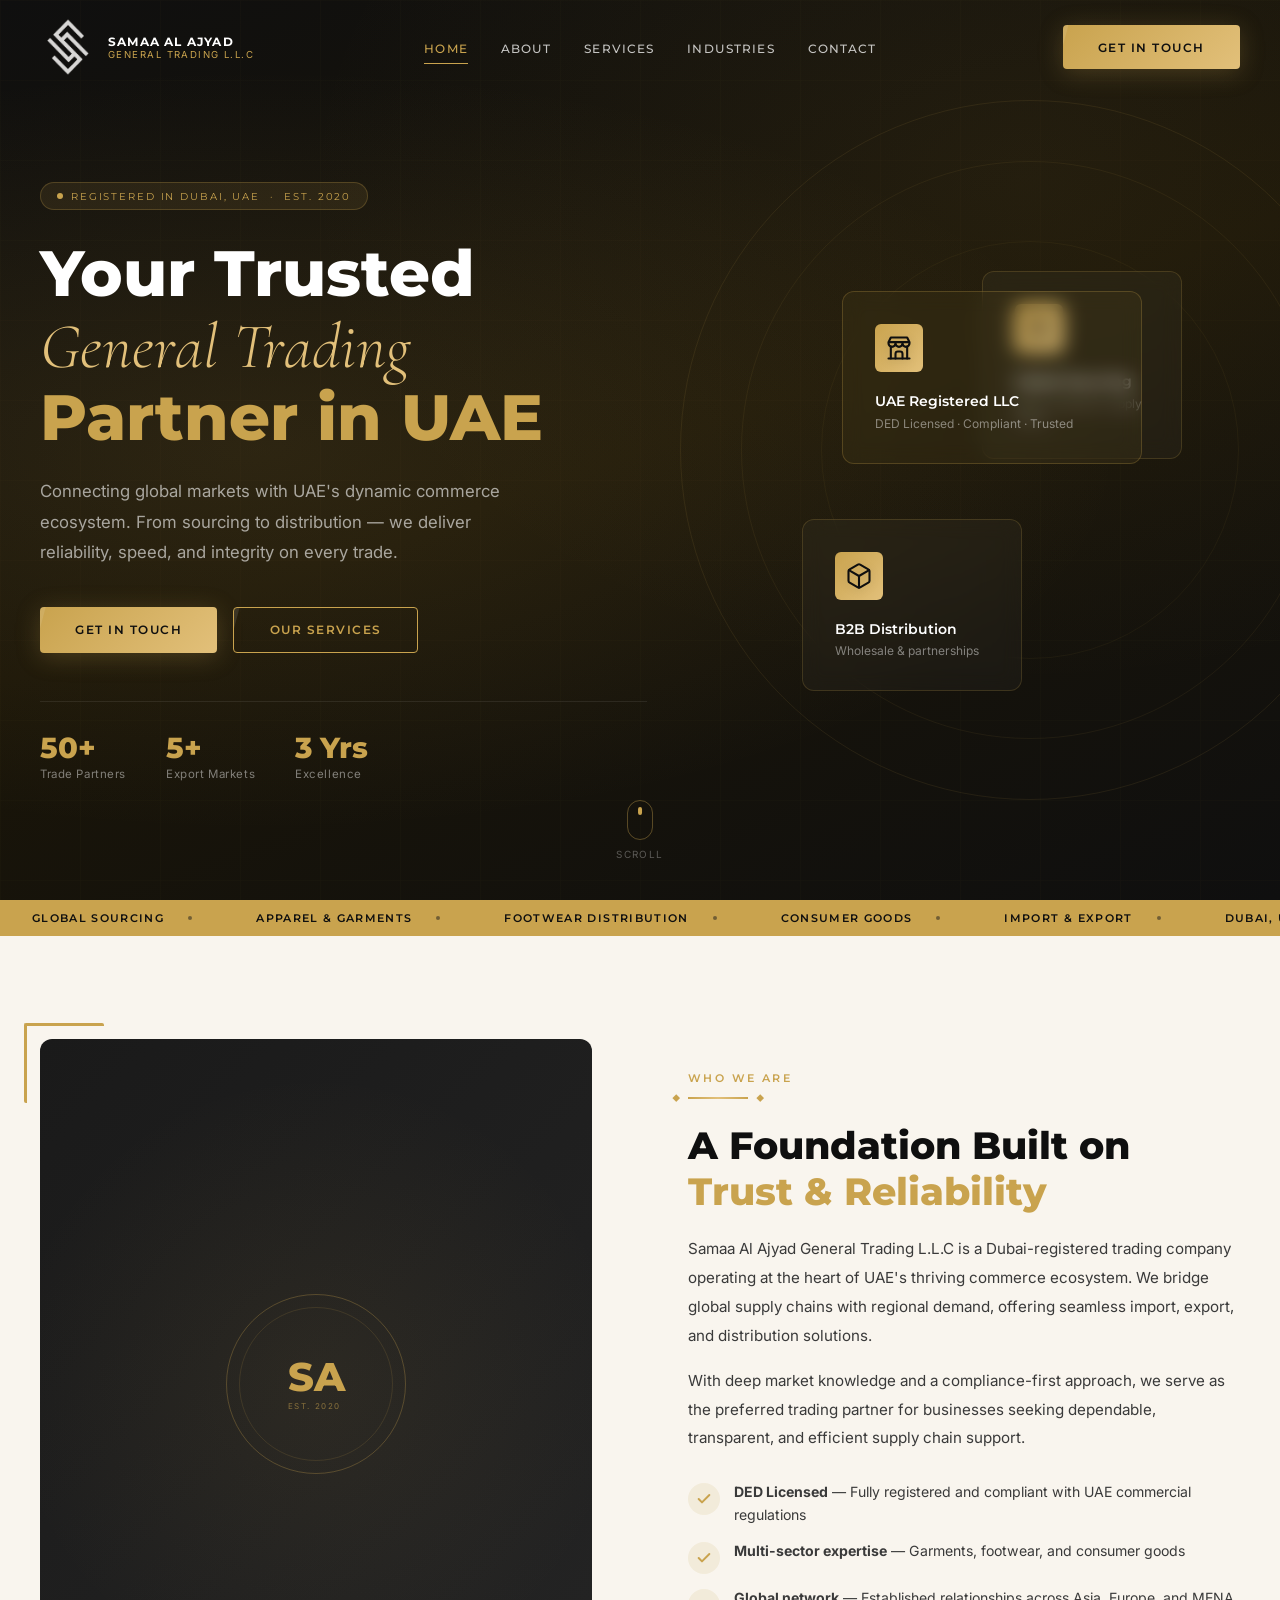
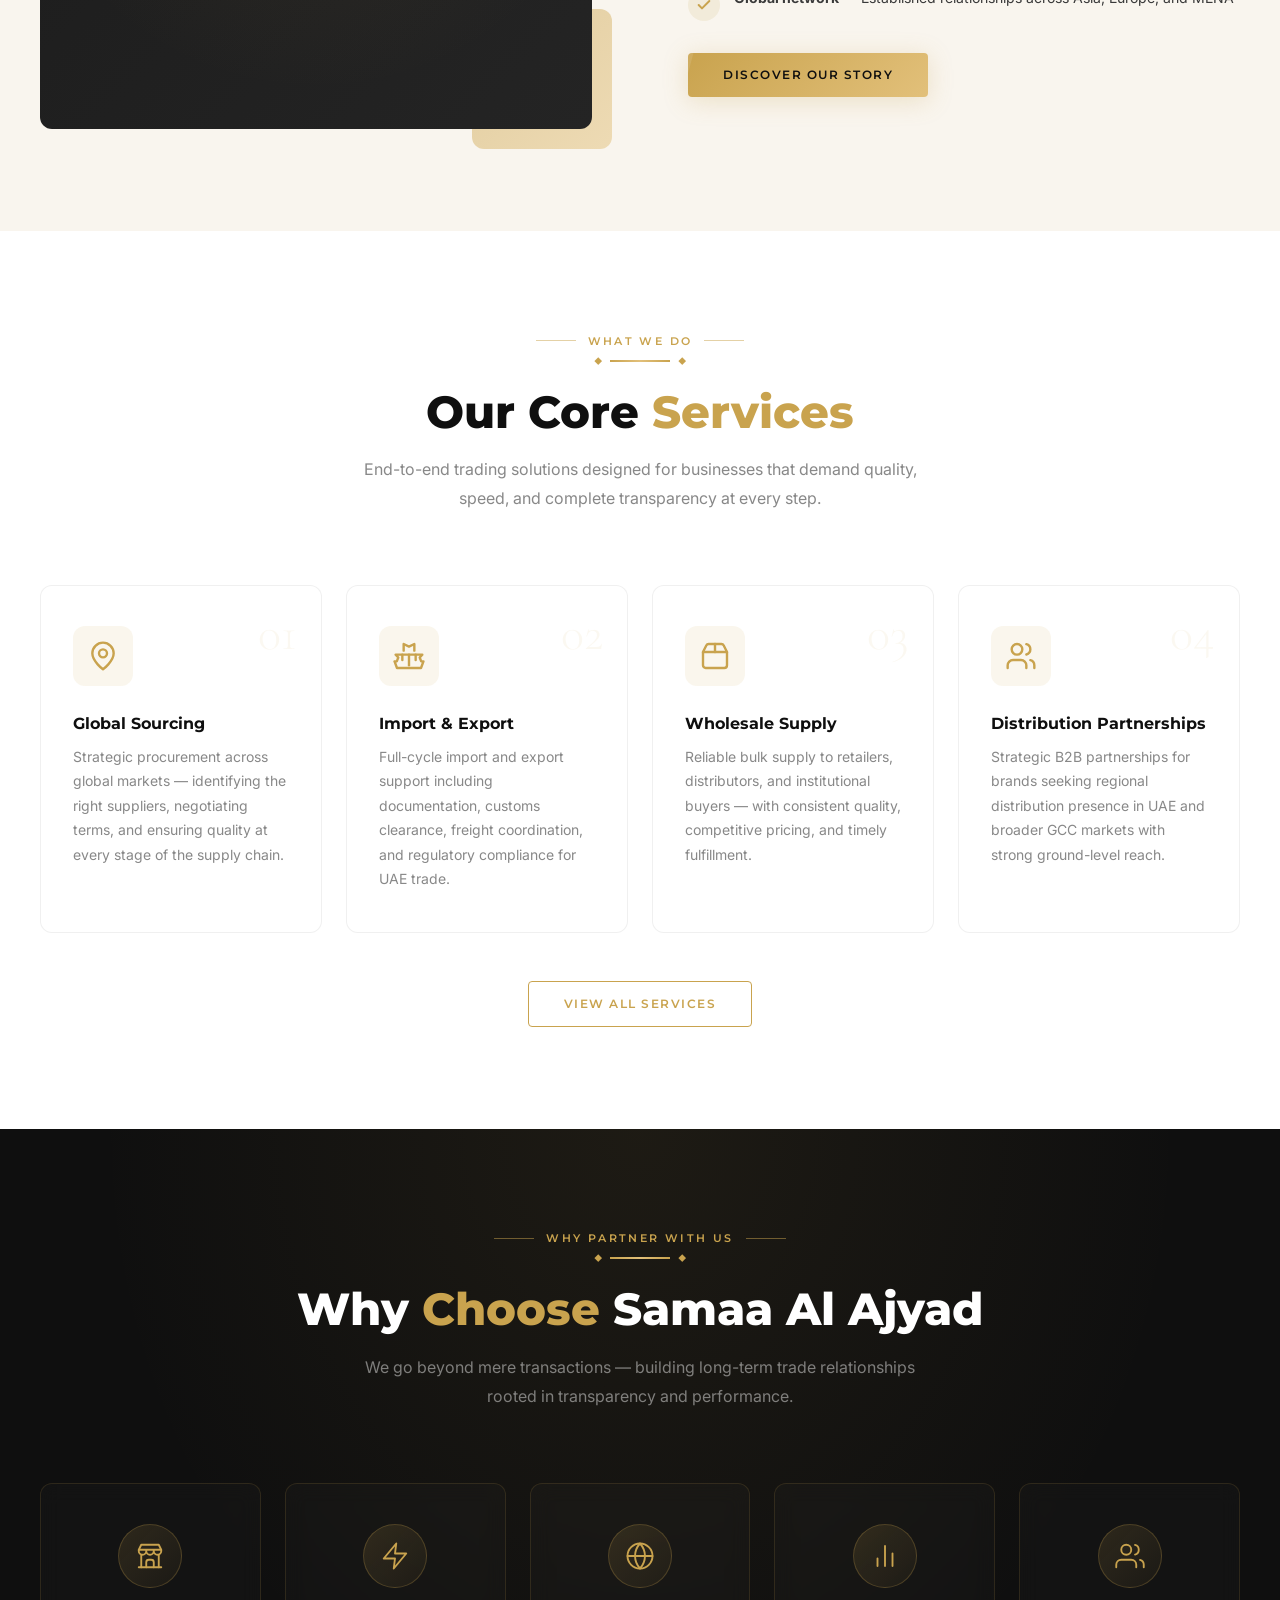
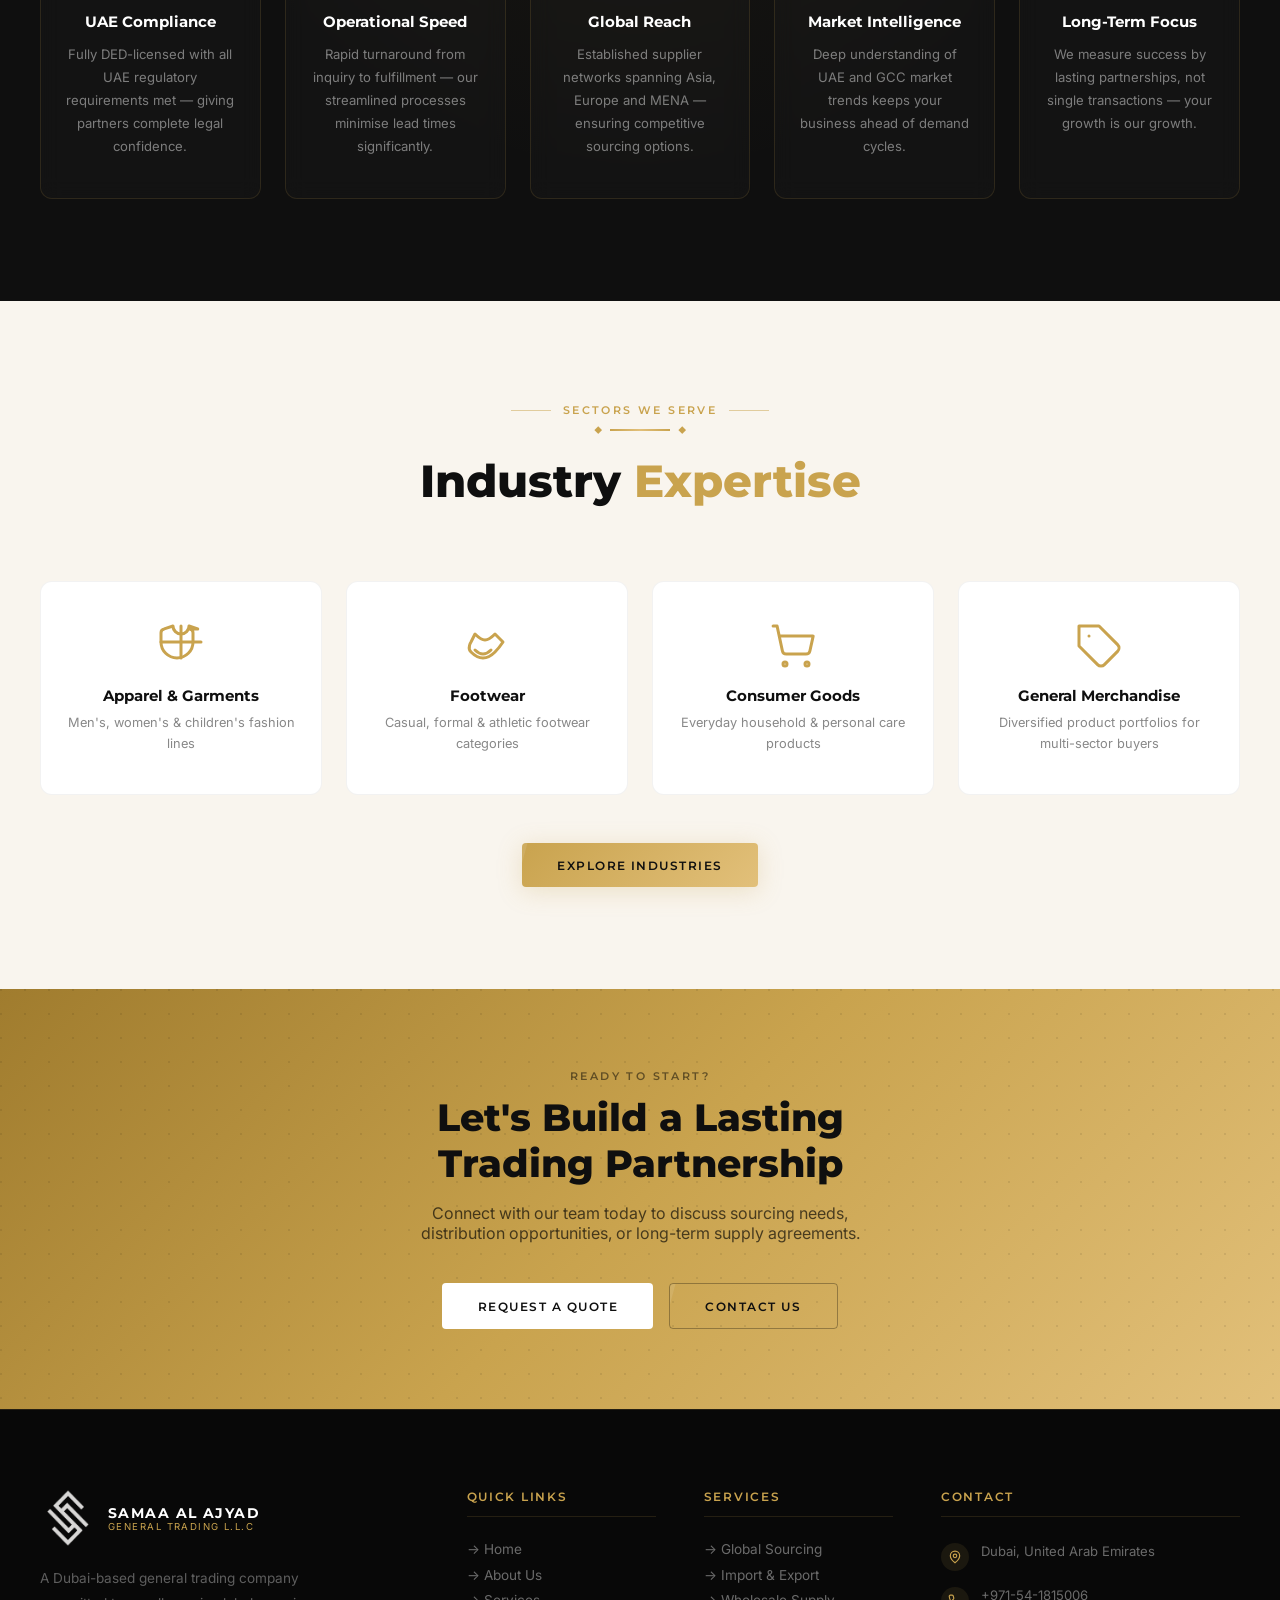
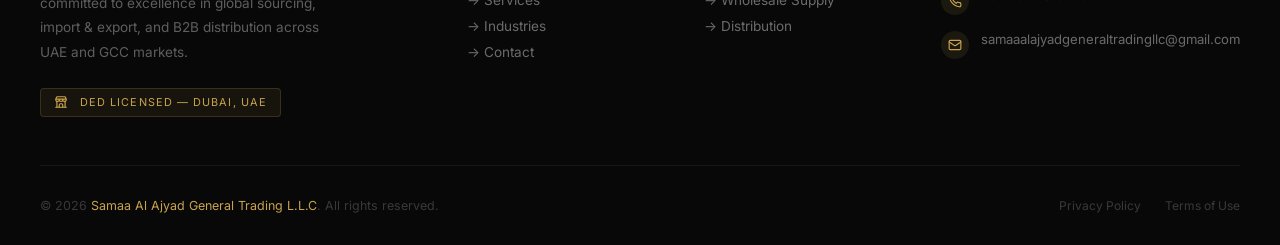
==== index.html @ 66979c5a "first commit" ====
<!DOCTYPE html>
<html lang="en">

<head>
    <meta charset="UTF-8">
    <meta name="viewport" content="width=device-width, initial-scale=1.0">
    <title>Samaa Al Ajyad General Trading L.L.C — Dubai, UAE</title>
    <meta name="description"
        content="Your trusted general trading partner in the UAE. Samaa Al Ajyad specialises in global sourcing, import & export, garments, footwear and consumer goods.">
    <link rel="stylesheet" href="style.css">
</head>

<body>

    <!-- ── Navbar ──────────────────────────────────────────────── -->
    <nav id="navbar">
        <div class="nav-container">
            <a href="index.html" class="nav-logo">
                <img class="logo-mark" src="assets/Saama Al Ajyad General Trading LOGOTP.png"
                    alt="Samaa Al Ajyad General Trading logo">
                <div class="logo-text">
                    <span class="logo-name">Samaa Al Ajyad</span>
                    <span class="logo-sub">General Trading L.L.C</span>
                </div>
            </a>
            <ul class="nav-links" id="navLinks">
                <li><a href="index.html">Home</a></li>
                <li><a href="about.html">About</a></li>
                <li><a href="services.html">Services</a></li>
                <li><a href="industries.html">Industries</a></li>
                <li><a href="contact.html">Contact</a></li>
            </ul>
            <a href="contact.html" class="btn btn-gold nav-cta">Get in Touch</a>
            <button class="nav-hamburger" id="hamburger" aria-label="Menu" aria-expanded="false">
                <span></span><span></span><span></span>
            </button>
        </div>
    </nav>

    <!-- ── Hero ────────────────────────────────────────────────── -->
    <section class="hero">
        <div class="hero-bg"></div>
        <div class="hero-grid-overlay"></div>
        <div class="hero-geometric"></div>

        <div class="hero-content">
            <div class="hero-text">
                <div class="hero-badge">
                    <span></span>
                    Registered in Dubai, UAE &nbsp;·&nbsp; Est. 2020
                </div>
                <h1 class="hero-title">
                    Your Trusted<br>
                    <span class="serif-word">General Trading</span><br>
                    <span class="gold-word">Partner in UAE</span>
                </h1>
                <p class="hero-sub">
                    Connecting global markets with UAE's dynamic commerce ecosystem.
                    From sourcing to distribution — we deliver reliability, speed, and integrity on every trade.
                </p>
                <div class="hero-actions">
                    <a href="contact.html" class="btn btn-gold">Get in Touch</a>
                    <a href="services.html" class="btn btn-outline">Our Services</a>
                </div>
                <div class="hero-stats">
                    <div class="stat-item">
                        <div class="stat-num"><span data-target="50" data-suffix="+">0+</span></div>
                        <div class="stat-label">Trade Partners</div>
                    </div>
                    <div class="stat-item">
                        <div class="stat-num"><span data-target="5" data-suffix="+">0+</span></div>
                        <div class="stat-label">Export Markets</div>
                    </div>
                    <div class="stat-item">
                        <div class="stat-num"><span data-target="3" data-suffix=" Yrs">0</span></div>
                        <div class="stat-label">Excellence</div>
                    </div>
                </div>
            </div>

            <div class="hero-visual">
                <div class="hero-card-stack">
                    <div class="hero-card hero-card-sm1">
                        <div class="card-icon">
                            <svg xmlns="http://www.w3.org/2000/svg" width="24" height="24" viewBox="0 0 24 24"
                                fill="none" stroke="currentColor" stroke-width="2" stroke-linecap="round"
                                stroke-linejoin="round">
                                <circle cx="12" cy="12" r="10" />
                                <line x1="2" y1="12" x2="22" y2="12" />
                                <path
                                    d="M12 2a15.3 15.3 0 0 1 4 10 15.3 15.3 0 0 1-4 10 15.3 15.3 0 0 1-4-10 15.3 15.3 0 0 1 4-10z" />
                            </svg>
                        </div>
                        <div class="card-head">Global Sourcing</div>
                        <div class="card-sub">Multi-continent supply chain</div>
                    </div>
                    <div class="hero-card hero-card-main">
                        <div class="card-icon">
                            <svg xmlns="http://www.w3.org/2000/svg" width="24" height="24" viewBox="0 0 24 24"
                                fill="none" stroke="currentColor" stroke-width="2" stroke-linecap="round"
                                stroke-linejoin="round">
                                <path d="M3 21h18" />
                                <path d="M3 7v1a3 3 0 0 0 6 0V7m0 1a3 3 0 0 0 6 0V7m0 1a3 3 0 0 0 6 0V7H3l2-4h14l2 4" />
                                <path d="M5 21V10.85" />
                                <path d="M19 21V10.85" />
                                <path d="M9 21v-4a2 2 0 0 1 2-2h2a2 2 0 0 1 2 2v4" />
                            </svg>
                        </div>
                        <div class="card-head">UAE Registered LLC</div>
                        <div class="card-sub">DED Licensed · Compliant · Trusted</div>
                    </div>
                    <div class="hero-card hero-card-sm2">
                        <div class="card-icon">
                            <svg xmlns="http://www.w3.org/2000/svg" width="24" height="24" viewBox="0 0 24 24"
                                fill="none" stroke="currentColor" stroke-width="2" stroke-linecap="round"
                                stroke-linejoin="round">
                                <path
                                    d="M21 8a2 2 0 0 0-1-1.73l-7-4a2 2 0 0 0-2 0l-7 4A2 2 0 0 0 3 8v8a2 2 0 0 0 1 1.73l7 4a2 2 0 0 0 2 0l7-4A2 2 0 0 0 21 16Z" />
                                <path d="m3.3 7 8.7 5 8.7-5" />
                                <path d="M12 22V12" />
                            </svg>
                        </div>
                        <div class="card-head">B2B Distribution</div>
                        <div class="card-sub">Wholesale & partnerships</div>
                    </div>
                </div>
            </div>
        </div>

        <div class="scroll-indicator">
            <div class="scroll-mouse"></div>
            <span class="scroll-label">Scroll</span>
        </div>
    </section>

    <!-- ── Ticker ───────────────────────────────────────────────── -->
    <div class="ticker-wrap">
        <div class="ticker-inner">
            <span class="ticker-item">Global Sourcing <span class="ticker-dot"></span></span>
            <span class="ticker-item">Apparel & Garments <span class="ticker-dot"></span></span>
            <span class="ticker-item">Footwear Distribution <span class="ticker-dot"></span></span>
            <span class="ticker-item">Consumer Goods <span class="ticker-dot"></span></span>
            <span class="ticker-item">Import & Export <span class="ticker-dot"></span></span>
            <span class="ticker-item">Dubai, UAE <span class="ticker-dot"></span></span>
            <span class="ticker-item">B2B Wholesale <span class="ticker-dot"></span></span>
            <span class="ticker-item">Trusted Partner <span class="ticker-dot"></span></span>
        </div>
    </div>

    <!-- ── About Preview ────────────────────────────────────────── -->
    <section class="section about-preview">
        <div class="container">
            <div class="about-grid">
                <div class="about-visual reveal-left">
                    <div class="about-img-wrap">
                        <div class="about-img-pattern"></div>
                        <div class="about-img-inner">
                            <div class="about-emblem">
                                <div>
                                    <div class="emblem-text">SA</div>
                                    <div class="emblem-sub">Est. 2020</div>
                                </div>
                            </div>
                        </div>
                    </div>
                    <div class="about-accent"></div>
                    <div class="about-corner"></div>
                </div>

                <div class="about-text reveal-right">
                    <div class="section-label">Who We Are</div>
                    <div class="ornament left"></div>
                    <h2 class="about-title">A Foundation Built on<br><span style="color:var(--gold)">Trust &amp;
                            Reliability</span></h2>
                    <p class="about-body">
                        Samaa Al Ajyad General Trading L.L.C is a Dubai-registered trading company
                        operating at the heart of UAE's thriving commerce ecosystem. We bridge global
                        supply chains with regional demand, offering seamless import, export, and
                        distribution solutions.
                    </p>
                    <p class="about-body">
                        With deep market knowledge and a compliance-first approach, we serve as
                        the preferred trading partner for businesses seeking dependable,
                        transparent, and efficient supply chain support.
                    </p>
                    <div class="about-points">
                        <div class="about-point">
                            <div class="point-icon">
                                <svg xmlns="http://www.w3.org/2000/svg" width="16" height="16" viewBox="0 0 24 24"
                                    fill="none" stroke="currentColor" stroke-width="3" stroke-linecap="round"
                                    stroke-linejoin="round">
                                    <polyline points="20 6 9 17 4 12" />
                                </svg>
                            </div>
                            <div class="point-text"><strong>DED Licensed</strong> — Fully registered and compliant with
                                UAE commercial regulations</div>
                        </div>
                        <div class="about-point">
                            <div class="point-icon">
                                <svg xmlns="http://www.w3.org/2000/svg" width="16" height="16" viewBox="0 0 24 24"
                                    fill="none" stroke="currentColor" stroke-width="3" stroke-linecap="round"
                                    stroke-linejoin="round">
                                    <polyline points="20 6 9 17 4 12" />
                                </svg>
                            </div>
                            <div class="point-text"><strong>Multi-sector expertise</strong> — Garments, footwear, and
                                consumer goods</div>
                        </div>
                        <div class="about-point">
                            <div class="point-icon">
                                <svg xmlns="http://www.w3.org/2000/svg" width="16" height="16" viewBox="0 0 24 24"
                                    fill="none" stroke="currentColor" stroke-width="3" stroke-linecap="round"
                                    stroke-linejoin="round">
                                    <polyline points="20 6 9 17 4 12" />
                                </svg>
                            </div>
                            <div class="point-text"><strong>Global network</strong> — Established relationships across
                                Asia, Europe, and MENA</div>
                        </div>
                    </div>
                    <a href="about.html" class="btn btn-gold">Discover Our Story</a>
                </div>
            </div>
        </div>
    </section>

    <!-- ── Services Preview ─────────────────────────────────────── -->
    <section class="section services-preview">
        <div class="container">
            <div class="section-head reveal">
                <div class="section-label">What We Do</div>
                <div class="ornament"></div>
                <h2 class="section-title">Our Core <span class="gold">Services</span></h2>
                <p class="section-desc">
                    End-to-end trading solutions designed for businesses that demand quality,
                    speed, and complete transparency at every step.
                </p>
            </div>
            <div class="services-grid">
                <div class="service-card reveal delay-1">
                    <div class="service-num">01</div>
                    <div class="service-icon">
                        <svg xmlns="http://www.w3.org/2000/svg" width="24" height="24" viewBox="0 0 24 24" fill="none"
                            stroke="currentColor" stroke-width="2" stroke-linecap="round" stroke-linejoin="round">
                            <path d="M20 10c0 6-8 12-8 12s-8-6-8-12a8 8 0 0 1 16 0Z" />
                            <circle cx="12" cy="10" r="3" />
                        </svg>
                    </div>
                    <div class="service-title">Global Sourcing</div>
                    <div class="service-desc">Strategic procurement across global markets — identifying the right
                        suppliers, negotiating terms, and ensuring quality at every stage of the supply chain.</div>
                </div>
                <div class="service-card reveal delay-2">
                    <div class="service-num">02</div>
                    <div class="service-icon">
                        <svg xmlns="http://www.w3.org/2000/svg" width="24" height="24" viewBox="0 0 24 24" fill="none"
                            stroke="currentColor" stroke-width="2" stroke-linecap="round" stroke-linejoin="round">
                            <path d="M21 21H3L1.15 16H2.85l1.1-2.9L2 11h20l-1.95 2.1 1.1 2.9h1.7L21 21Z" />
                            <path d="M12 11v8" />
                            <path d="M7 11v4" />
                            <path d="M17 11v4" />
                            <path d="M8 8V3l4 2 4-2v5" />
                        </svg>
                    </div>
                    <div class="service-title">Import &amp; Export</div>
                    <div class="service-desc">Full-cycle import and export support including documentation, customs
                        clearance, freight coordination, and regulatory compliance for UAE trade.</div>
                </div>
                <div class="service-card reveal delay-3">
                    <div class="service-num">03</div>
                    <div class="service-icon">
                        <svg xmlns="http://www.w3.org/2000/svg" width="24" height="24" viewBox="0 0 24 24" fill="none"
                            stroke="currentColor" stroke-width="2" stroke-linecap="round" stroke-linejoin="round">
                            <path d="M3 9h18v10a2 2 0 0 1-2 2H5a2 2 0 0 1-2-2V9Z" />
                            <path d="m3 9 2.45-4.9A2 2 0 0 1 7.24 3h9.52a2 2 0 0 1 1.8 1.1L21 9" />
                            <path d="M12 3v6" />
                        </svg>
                    </div>
                    <div class="service-title">Wholesale Supply</div>
                    <div class="service-desc">Reliable bulk supply to retailers, distributors, and institutional buyers
                        — with consistent quality, competitive pricing, and timely fulfillment.</div>
                </div>
                <div class="service-card reveal delay-4">
                    <div class="service-num">04</div>
                    <div class="service-icon">
                        <svg xmlns="http://www.w3.org/2000/svg" width="24" height="24" viewBox="0 0 24 24" fill="none"
                            stroke="currentColor" stroke-width="2" stroke-linecap="round" stroke-linejoin="round">
                            <path d="M16 21v-2a4 4 0 0 0-4-4H6a4 4 0 0 0-4 4v2" />
                            <circle cx="9" cy="7" r="4" />
                            <path d="M22 21v-2a4 4 0 0 0-3-3.87" />
                            <path d="M16 3.13a4 4 0 0 1 0 7.75" />
                        </svg>
                    </div>
                    <div class="service-title">Distribution Partnerships</div>
                    <div class="service-desc">Strategic B2B partnerships for brands seeking regional distribution
                        presence in UAE and broader GCC markets with strong ground-level reach.</div>
                </div>
            </div>
            <div style="text-align:center; margin-top:3rem;" class="reveal">
                <a href="services.html" class="btn btn-outline">View All Services</a>
            </div>
        </div>
    </section>

    <!-- ── Why Choose Us ─────────────────────────────────────────── -->
    <section class="section why-section">
        <div class="container">
            <div class="section-head reveal">
                <div class="section-label" style="color:var(--gold)">Why Partner With Us</div>
                <div class="ornament"></div>
                <h2 class="section-title white">Why <span class="gold">Choose</span> Samaa Al Ajyad</h2>
                <p class="section-desc" style="color:rgba(255,255,255,0.45)">
                    We go beyond mere transactions — building long-term trade relationships rooted in transparency and
                    performance.
                </p>
            </div>
            <div class="why-grid">
                <div class="why-card reveal delay-1">
                    <div class="why-icon">
                        <svg xmlns="http://www.w3.org/2000/svg" width="24" height="24" viewBox="0 0 24 24" fill="none"
                            stroke="currentColor" stroke-width="2" stroke-linecap="round" stroke-linejoin="round">
                            <path d="M3 21h18" />
                            <path d="M3 7v1a3 3 0 0 0 6 0V7m0 1a3 3 0 0 0 6 0V7m0 1a3 3 0 0 0 6 0V7H3l2-4h14l2 4" />
                            <path d="M5 21V10.85" />
                            <path d="M19 21V10.85" />
                            <path d="M9 21v-4a2 2 0 0 1 2-2h2a2 2 0 0 1 2 2v4" />
                        </svg>
                    </div>
                    <div class="why-title">UAE Compliance</div>
                    <div class="why-desc">Fully DED-licensed with all UAE regulatory requirements met — giving partners
                        complete legal confidence.</div>
                </div>
                <div class="why-card reveal delay-2">
                    <div class="why-icon">
                        <svg xmlns="http://www.w3.org/2000/svg" width="24" height="24" viewBox="0 0 24 24" fill="none"
                            stroke="currentColor" stroke-width="2" stroke-linecap="round" stroke-linejoin="round">
                            <path d="M13 2L3 14h9l-1 8 10-12h-9l1-8z" />
                        </svg>
                    </div>
                    <div class="why-title">Operational Speed</div>
                    <div class="why-desc">Rapid turnaround from inquiry to fulfillment — our streamlined processes
                        minimise lead times significantly.</div>
                </div>
                <div class="why-card reveal delay-3">
                    <div class="why-icon">
                        <svg xmlns="http://www.w3.org/2000/svg" width="24" height="24" viewBox="0 0 24 24" fill="none"
                            stroke="currentColor" stroke-width="2" stroke-linecap="round" stroke-linejoin="round">
                            <circle cx="12" cy="12" r="10" />
                            <line x1="2" y1="12" x2="22" y2="12" />
                            <path
                                d="M12 2a15.3 15.3 0 0 1 4 10 15.3 15.3 0 0 1-4 10 15.3 15.3 0 0 1-4-10 15.3 15.3 0 0 1 4-10z" />
                        </svg>
                    </div>
                    <div class="why-title">Global Reach</div>
                    <div class="why-desc">Established supplier networks spanning Asia, Europe and MENA — ensuring
                        competitive sourcing options.</div>
                </div>
                <!-- <div class="why-card reveal delay-4">
                    <div class="why-icon">
                        <svg xmlns="http://www.w3.org/2000/svg" width="24" height="24" viewBox="0 0 24 24" fill="none" stroke="currentColor" stroke-width="2" stroke-linecap="round" stroke-linejoin="round"><path d="M12 22s8-4 8-10V5l-8-3-8 3v7c0 6 8 10 8 10z"/></svg>
                    </div>
                    <div class="why-title">Integrity First</div>
                    <div class="why-desc">Every transaction upholds our standard of transparency and accountability —
                        your trust is our asset.</div>
                </div> -->
                <div class="why-card reveal delay-5">
                    <div class="why-icon">
                        <svg xmlns="http://www.w3.org/2000/svg" width="24" height="24" viewBox="0 0 24 24" fill="none"
                            stroke="currentColor" stroke-width="2" stroke-linecap="round" stroke-linejoin="round">
                            <line x1="18" y1="20" x2="18" y2="10" />
                            <line x1="12" y1="20" x2="12" y2="4" />
                            <line x1="6" y1="20" x2="6" y2="14" />
                        </svg>
                    </div>
                    <div class="why-title">Market Intelligence</div>
                    <div class="why-desc">Deep understanding of UAE and GCC market trends keeps your business ahead of
                        demand cycles.</div>
                </div>
                <div class="why-card reveal" style="transition-delay:0.6s">
                    <div class="why-icon">
                        <svg xmlns="http://www.w3.org/2000/svg" width="24" height="24" viewBox="0 0 24 24" fill="none"
                            stroke="currentColor" stroke-width="2" stroke-linecap="round" stroke-linejoin="round">
                            <path d="M17 21v-2a4 4 0 0 0-4-4H5a4 4 0 0 0-4 4v2" />
                            <circle cx="9" cy="7" r="4" />
                            <path d="M23 21v-2a4 4 0 0 0-3-3.87" />
                            <path d="M16 3.13a4 4 0 0 1 0 7.75" />
                        </svg>
                    </div>
                    <div class="why-title">Long-Term Focus</div>
                    <div class="why-desc">We measure success by lasting partnerships, not single transactions — your
                        growth is our growth.</div>
                </div>
            </div>
        </div>
    </section>

    <!-- ── Industries Teaser ─────────────────────────────────────── -->
    <section class="section" style="background:var(--beige)">
        <div class="container">
            <div class="section-head reveal">
                <div class="section-label">Sectors We Serve</div>
                <div class="ornament"></div>
                <h2 class="section-title">Industry <span class="gold">Expertise</span></h2>
            </div>
            <div style="display:grid; grid-template-columns:repeat(auto-fit,minmax(200px,1fr)); gap:1.5rem;">
                <div class="reveal-scale delay-1"
                    style="text-align:center; padding:2.5rem 1.5rem; background:var(--white); border-radius:12px; border:1px solid rgba(0,0,0,0.05); transition:all 0.35s;">
                    <div
                        style="font-size:2.5rem; margin-bottom:1rem; color:var(--gold); display:flex; justify-content:center;">
                        <svg xmlns="http://www.w3.org/2000/svg" width="48" height="48" viewBox="0 0 24 24" fill="none"
                            stroke="currentColor" stroke-width="1.5" stroke-linecap="round" stroke-linejoin="round">
                            <path
                                d="M20.38 3.46L16 2a4 4 0 0 1-8 0L3.62 3.46a2 2 0 0 0-1.62 1.96V10a8 8 0 0 0 16 0V5.42a2 2 0 0 0-1.62-1.96z" />
                            <path d="M12 2v16" />
                            <path d="M2 10h20" />
                        </svg>
                    </div>
                    <div
                        style="font-family:var(--font-head); font-weight:700; font-size:0.95rem; color:var(--black); margin-bottom:0.5rem;">
                        Apparel &amp; Garments</div>
                    <div style="font-size:0.8rem; color:var(--text-muted); line-height:1.6;">Men's, women's &amp;
                        children's fashion lines</div>
                </div>
                <div class="reveal-scale delay-2"
                    style="text-align:center; padding:2.5rem 1.5rem; background:var(--white); border-radius:12px; border:1px solid rgba(0,0,0,0.05); transition:all 0.35s;">
                    <div
                        style="font-size:2.5rem; margin-bottom:1rem; color:var(--gold); display:flex; justify-content:center;">
                        <svg xmlns="http://www.w3.org/2000/svg" width="48" height="48" viewBox="0 0 24 24" fill="none"
                            stroke="currentColor" stroke-width="1.5" stroke-linecap="round" stroke-linejoin="round">
                            <path d="M4 10s-2 3 0 5 4 3 6 3 4-1 6-3 4-5 4-5l-4-4s-3 3-5 3-5-3-5-3-2 4-2 4Z" />
                            <path d="M14 14s-2 2-4 2-4-2-4-2" />
                        </svg>
                    </div>
                    <div
                        style="font-family:var(--font-head); font-weight:700; font-size:0.95rem; color:var(--black); margin-bottom:0.5rem;">
                        Footwear</div>
                    <div style="font-size:0.8rem; color:var(--text-muted); line-height:1.6;">Casual, formal &amp;
                        athletic footwear categories</div>
                </div>
                <div class="reveal-scale delay-3"
                    style="text-align:center; padding:2.5rem 1.5rem; background:var(--white); border-radius:12px; border:1px solid rgba(0,0,0,0.05); transition:all 0.35s;">
                    <div
                        style="font-size:2.5rem; margin-bottom:1rem; color:var(--gold); display:flex; justify-content:center;">
                        <svg xmlns="http://www.w3.org/2000/svg" width="48" height="48" viewBox="0 0 24 24" fill="none"
                            stroke="currentColor" stroke-width="1.5" stroke-linecap="round" stroke-linejoin="round">
                            <circle cx="8" cy="21" r="1" />
                            <circle cx="19" cy="21" r="1" />
                            <path
                                d="M2.05 2.05h2l2.66 12.42a2 2 0 0 0 2 1.58h9.78a2 2 0 0 0 1.95-1.57l1.65-7.43H5.12" />
                        </svg>
                    </div>
                    <div
                        style="font-family:var(--font-head); font-weight:700; font-size:0.95rem; color:var(--black); margin-bottom:0.5rem;">
                        Consumer Goods</div>
                    <div style="font-size:0.8rem; color:var(--text-muted); line-height:1.6;">Everyday household &amp;
                        personal care products</div>
                </div>
                <div class="reveal-scale delay-4"
                    style="text-align:center; padding:2.5rem 1.5rem; background:var(--white); border-radius:12px; border:1px solid rgba(0,0,0,0.05); transition:all 0.35s;">
                    <div
                        style="font-size:2.5rem; margin-bottom:1rem; color:var(--gold); display:flex; justify-content:center;">
                        <svg xmlns="http://www.w3.org/2000/svg" width="48" height="48" viewBox="0 0 24 24" fill="none"
                            stroke="currentColor" stroke-width="1.5" stroke-linecap="round" stroke-linejoin="round">
                            <path
                                d="M12 2H2v10l9.29 9.29c.94.94 2.48.94 3.42 0l6.58-6.58c.94-.94.94-2.48 0-3.42L12 2Z" />
                            <path d="M7 7h.01" />
                        </svg>
                    </div>
                    <div
                        style="font-family:var(--font-head); font-weight:700; font-size:0.95rem; color:var(--black); margin-bottom:0.5rem;">
                        General Merchandise</div>
                    <div style="font-size:0.8rem; color:var(--text-muted); line-height:1.6;">Diversified product
                        portfolios for multi-sector buyers</div>
                </div>
            </div>
            <div style="text-align:center; margin-top:3rem;" class="reveal">
                <a href="industries.html" class="btn btn-gold">Explore Industries</a>
            </div>
        </div>
    </section>

    <!-- ── CTA Banner ────────────────────────────────────────────── -->
    <section class="cta-banner">
        <div class="container">
            <div class="cta-content reveal">
                <div class="section-label" style="color:rgba(0,0,0,0.5); margin-bottom:0.75rem;">Ready to Start?</div>
                <h2 class="cta-title">Let's Build a Lasting<br>Trading Partnership</h2>
                <p class="cta-sub">Connect with our team today to discuss sourcing needs, distribution opportunities, or
                    long-term supply agreements.</p>
                <div class="cta-actions">
                    <a href="contact.html" class="btn btn-white">Request a Quote</a>
                    <a href="contact.html" class="btn btn-outline"
                        style="border-color:rgba(0,0,0,0.3); color:var(--black);">Contact Us</a>
                </div>
            </div>
        </div>
    </section>

    <!-- ── Footer ────────────────────────────────────────────────── -->
    <footer>
        <div class="container">
            <div class="footer-grid">
                <div class="footer-brand">
                    <div class="nav-logo" style="margin-bottom:0;">
                        <img class="logo-mark" src="assets/Saama Al Ajyad General Trading LOGOTP.png"
                            alt="Samaa Al Ajyad General Trading logo">
                        <div class="logo-text">
                            <span class="logo-name">Samaa Al Ajyad</span>
                            <span class="logo-sub">General Trading L.L.C</span>
                        </div>
                    </div>
                    <p class="footer-desc">
                        A Dubai-based general trading company committed to excellence in global
                        sourcing, import & export, and B2B distribution across UAE and GCC markets.
                    </p>
                    <div class="footer-cert">
                        <svg xmlns="http://www.w3.org/2000/svg" width="14" height="14" viewBox="0 0 24 24" fill="none"
                            stroke="currentColor" stroke-width="2" stroke-linecap="round" stroke-linejoin="round"
                            style="margin-right:4px;">
                            <path d="M3 21h18" />
                            <path d="M3 7v1a3 3 0 0 0 6 0V7m0 1a3 3 0 0 0 6 0V7m0 1a3 3 0 0 0 6 0V7H3l2-4h14l2 4" />
                            <path d="M5 21V10.85" />
                            <path d="M19 21V10.85" />
                            <path d="M9 21v-4a2 2 0 0 1 2-2h2a2 2 0 0 1 2 2v4" />
                        </svg>
                        DED Licensed — Dubai, UAE
                    </div>
                </div>

                <div>
                    <div class="footer-col-title">Quick Links</div>
                    <ul class="footer-links">
                        <li><a href="index.html">→ Home</a></li>
                        <li><a href="about.html">→ About Us</a></li>
                        <li><a href="services.html">→ Services</a></li>
                        <li><a href="industries.html">→ Industries</a></li>
                        <li><a href="contact.html">→ Contact</a></li>
                    </ul>
                </div>

                <div>
                    <div class="footer-col-title">Services</div>
                    <ul class="footer-links">
                        <li><a href="services.html">→ Global Sourcing</a></li>
                        <li><a href="services.html">→ Import &amp; Export</a></li>
                        <li><a href="services.html">→ Wholesale Supply</a></li>
                        <li><a href="services.html">→ Distribution</a></li>
                    </ul>
                </div>

                <div>
                    <div class="footer-col-title">Contact</div>
                    <div class="footer-contact-list">
                        <div class="footer-contact-item">
                            <div class="contact-icon">
                                <svg xmlns="http://www.w3.org/2000/svg" width="14" height="14" viewBox="0 0 24 24"
                                    fill="none" stroke="currentColor" stroke-width="2" stroke-linecap="round"
                                    stroke-linejoin="round">
                                    <path d="M20 10c0 6-8 12-8 12s-8-6-8-12a8 8 0 0 1 16 0Z" />
                                    <circle cx="12" cy="10" r="3" />
                                </svg>
                            </div>
                            <div class="contact-detail">Dubai, United Arab Emirates</div>
                        </div>
                        <div class="footer-contact-item">
                            <div class="contact-icon">
                                <svg xmlns="http://www.w3.org/2000/svg" width="14" height="14" viewBox="0 0 24 24"
                                    fill="none" stroke="currentColor" stroke-width="2" stroke-linecap="round"
                                    stroke-linejoin="round">
                                    <path
                                        d="M22 16.92v3a2 2 0 0 1-2.18 2 19.79 19.79 0 0 1-8.63-3.07 19.5 19.5 0 0 1-6-6 19.79 19.79 0 0 1-3.07-8.67A2 2 0 0 1 4.11 2h3a2 2 0 0 1 2 1.72 12.84 12.84 0 0 0 .7 2.81 2 2 0 0 1-.45 2.11L8.09 9.91a16 16 0 0 0 6 6l1.27-1.27a2 2 0 0 1 2.11-.45 12.84 12.84 0 0 0 2.81.7A2 2 0 0 1 22 16.92z" />
                                </svg>
                            </div>
                            <div class="contact-detail">+971-54-1815006</div>
                        </div>
                        <div class="footer-contact-item">
                            <div class="contact-icon">
                                <svg xmlns="http://www.w3.org/2000/svg" width="14" height="14" viewBox="0 0 24 24"
                                    fill="none" stroke="currentColor" stroke-width="2" stroke-linecap="round"
                                    stroke-linejoin="round">
                                    <rect width="20" height="16" x="2" y="4" rx="2" />
                                    <path d="m22 7-8.97 5.7a1.94 1.94 0 0 1-2.06 0L2 7" />
                                </svg>
                            </div>
                            <div class="contact-detail">samaaalajyadgeneraltradingllc@gmail.com</div>
                        </div>
                    </div>
                </div>
            </div>

            <div class="footer-bottom">
                <p class="footer-copy">© 2026 <span>Samaa Al Ajyad General Trading L.L.C</span>. All rights reserved.
                </p>
                <div class="footer-legal">
                    <a href="#">Privacy Policy</a>
                    <a href="#">Terms of Use</a>
                </div>
            </div>
        </div>
    </footer>

    <script src="script.js"></script>
</body>

</html>
---- style.css ----
@import url('https://fonts.googleapis.com/css2?family=Montserrat:wght@300;400;500;600;700;800;900&family=Cormorant+Garamond:ital,wght@0,300;0,400;0,600;1,300;1,400&family=Inter:wght@300;400;500&display=swap');

/* ── CSS Variables ─────────────────────────────────────────── */
:root {
  --gold:        #C9A34E;
  --gold-light:  #E2C07A;
  --gold-dark:   #A07C2E;
  --black:       #0F0F0F;
  --black-soft:  #1A1A1A;
  --black-mid:   #242424;
  --white:       #FFFFFF;
  --beige:       #F9F5EE;
  --beige-dark:  #F0E9DA;
  --text-muted:  #888888;
  --text-body:   #3A3A3A;

  --font-head:   'Montserrat', sans-serif;
  --font-serif:  'Cormorant Garamond', serif;
  --font-body:   'Inter', sans-serif;

  --radius:      4px;
  --radius-lg:   12px;
  --transition:  0.35s cubic-bezier(0.25, 0.46, 0.45, 0.94);
  --shadow:      0 8px 40px rgba(0,0,0,0.10);
  --shadow-gold: 0 4px 24px rgba(201,163,78,0.25);

  /* Spacing system */
  --section-padding: clamp(4rem, 8vw, 8rem);
  --container-max: 1340px;
}

/* ── Reset ─────────────────────────────────────────────────── */
*, *::before, *::after { margin: 0; padding: 0; box-sizing: border-box; }
html { scroll-behavior: smooth; font-size: 16px; }
body {
  font-family: var(--font-body);
  color: var(--text-body);
  background: var(--white);
  overflow-x: hidden;
  -webkit-font-smoothing: antialiased;
}
img { display: block; max-width: 100%; }
a { text-decoration: none; color: inherit; }
ul { list-style: none; }
button { cursor: pointer; border: none; background: none; font-family: inherit; }

/* ── Scrollbar ─────────────────────────────────────────────── */
::-webkit-scrollbar { width: 6px; }
::-webkit-scrollbar-track { background: var(--black); }
::-webkit-scrollbar-thumb { background: var(--gold); border-radius: 3px; }

/* ── Arabic-inspired background pattern ───────────────────── */
.pattern-bg {
  background-image:
    radial-gradient(circle at 1px 1px, rgba(201,163,78,0.08) 1px, transparent 0);
  background-size: 32px 32px;
}

/* ── Geometric ornament ────────────────────────────────────── */
.ornament {
  width: 60px; height: 2px;
  background: linear-gradient(90deg, var(--gold), var(--gold-light), var(--gold));
  margin: 0 auto 1.5rem;
  position: relative;
}
.ornament::before, .ornament::after {
  content: '◆';
  position: absolute;
  top: 50%; transform: translateY(-50%);
  font-size: 8px;
  color: var(--gold);
}
.ornament::before { left: -16px; }
.ornament::after  { right: -16px; }
.ornament.left { margin: 0 0 1.5rem; }
.ornament.left::before { left: -16px; }

/* ── Section labels ────────────────────────────────────────── */
.section-label {
  font-family: var(--font-head);
  font-size: 0.68rem;
  font-weight: 600;
  letter-spacing: 0.22em;
  text-transform: uppercase;
  color: var(--gold);
  margin-bottom: 0.75rem;
}

/* ── Headings ──────────────────────────────────────────────── */
h1, h2, h3, h4 { font-family: var(--font-head); line-height: 1.2; }
.serif-head { font-family: var(--font-serif); font-style: italic; }

/* ── Buttons ───────────────────────────────────────────────── */
.btn {
  display: inline-flex; align-items: center; gap: 0.5rem;
  padding: 0.9rem 2.2rem;
  font-family: var(--font-head);
  font-size: 0.78rem;
  font-weight: 600;
  letter-spacing: 0.12em;
  text-transform: uppercase;
  border-radius: var(--radius);
  transition: var(--transition);
  position: relative;
  overflow: hidden;
}
.btn::after {
  content: '';
  position: absolute; inset: 0;
  background: rgba(255,255,255,0.1);
  transform: translateX(-100%) skewX(-15deg);
  transition: transform 0.5s cubic-bezier(0.25, 0.46, 0.45, 0.94);
}
.btn:hover::after { transform: translateX(110%) skewX(-15deg); }

.btn-gold {
  background: linear-gradient(135deg, var(--gold), var(--gold-light));
  color: var(--black);
  box-shadow: var(--shadow-gold);
}
.btn-gold:hover {
  background: linear-gradient(135deg, var(--gold-dark), var(--gold));
  transform: translateY(-2px);
  box-shadow: 0 8px 32px rgba(201,163,78,0.40);
}
.btn-outline {
  border: 1.5px solid var(--gold);
  color: var(--gold);
  background: transparent;
}
.btn-outline:hover {
  background: var(--gold);
  color: var(--black);
  transform: translateY(-2px);
}
.btn-white {
  background: var(--white);
  color: var(--black);
}
.btn-white:hover {
  background: var(--beige);
  transform: translateY(-2px);
}

/* ── Navbar ────────────────────────────────────────────────── */
#navbar {
  position: fixed; top: 0; left: 0; right: 0; z-index: 1000;
  padding: 1.2rem 0;
  transition: all 0.4s ease;
}
#navbar.scrolled {
  background: rgba(15,15,15,0.96);
  backdrop-filter: blur(20px);
  -webkit-backdrop-filter: blur(20px);
  padding: 0.8rem 0;
  box-shadow: 0 2px 40px rgba(0,0,0,0.4);
  border-bottom: 1px solid rgba(201,163,78,0.15);
}
.nav-container {
  max-width: var(--container-max);
  margin: 0 auto;
  padding: 0 2.5rem;
  display: flex;
  align-items: center;
  justify-content: space-between;
}
.nav-logo {
  display: flex; align-items: center; gap: 0.75rem;
}
.logo-mark {
  width: 56px; height: 56px;
  border-radius: 4px;
  display: block;
  object-fit: contain;
  flex-shrink: 0;
}
.logo-text { display: flex; flex-direction: column; }
.logo-name {
  font-family: var(--font-head);
  font-size: 0.75rem;
  font-weight: 700;
  letter-spacing: 0.1em;
  text-transform: uppercase;
  color: var(--white);
  line-height: 1.2;
}
.logo-sub {
  font-family: var(--font-body);
  font-size: 0.6rem;
  letter-spacing: 0.15em;
  text-transform: uppercase;
  color: var(--gold);
  line-height: 1;
}
.nav-links {
  display: flex; align-items: center; gap: 0.25rem;
}
.nav-links a {
  font-family: var(--font-head);
  font-size: 0.72rem;
  font-weight: 500;
  letter-spacing: 0.1em;
  text-transform: uppercase;
  color: rgba(255,255,255,0.75);
  padding: 0.5rem 0.9rem;
  border-radius: 2px;
  transition: var(--transition);
  position: relative;
}
.nav-links a::after {
  content: '';
  position: absolute; bottom: 0; left: 50%; right: 50%;
  height: 1.5px;
  background: var(--gold);
  transition: var(--transition);
}
.nav-links a:hover { color: var(--gold); }
.nav-links a:hover::after,
.nav-links a.active::after { left: 0.9rem; right: 0.9rem; }
.nav-links a.active { color: var(--gold); }
.nav-cta { margin-left: 1rem; }
.nav-hamburger {
  display: none; flex-direction: column; gap: 5px;
  padding: 0.5rem; cursor: pointer;
}
.nav-hamburger span {
  display: block; width: 24px; height: 2px;
  background: var(--white); border-radius: 1px;
  transition: var(--transition);
}

/* ── Mobile Nav ────────────────────────────────────────────── */
@media (max-width: 900px) {
  .nav-links, .nav-cta { display: none; }
  .nav-hamburger { display: flex; }
  .nav-links.open {
    display: flex; flex-direction: column; gap: 0;
    position: fixed; top: 70px; left: 0; right: 0;
    background: rgba(15,15,15,0.98);
    backdrop-filter: blur(20px);
    padding: 1.5rem 2rem 2rem;
    border-bottom: 1px solid rgba(201,163,78,0.2);
  }
  .nav-links.open a { padding: 0.9rem 0; border-bottom: 1px solid rgba(255,255,255,0.05); }
}

/* ── Hero ──────────────────────────────────────────────────── */
.hero {
  min-height: 100vh;
  background: var(--black);
  position: relative;
  display: flex; align-items: center; overflow: hidden;
}
.hero-bg {
  position: absolute; inset: 0;
  background:
    radial-gradient(ellipse at 20% 50%, rgba(201,163,78,0.12) 0%, transparent 60%),
    radial-gradient(ellipse at 80% 20%, rgba(201,163,78,0.07) 0%, transparent 50%),
    linear-gradient(160deg, #0F0F0F 0%, #1A1508 50%, #0F0F0F 100%);
}
.hero-grid-overlay {
  position: absolute; inset: 0; opacity: 0.04;
  background-image:
    linear-gradient(rgba(201,163,78,0.5) 1px, transparent 1px),
    linear-gradient(90deg, rgba(201,163,78,0.5) 1px, transparent 1px);
  background-size: 80px 80px;
}
.hero-geometric {
  position: absolute; right: -100px; top: 50%;
  transform: translateY(-50%);
  width: 700px; height: 700px;
  border: 1px solid rgba(201,163,78,0.1);
  border-radius: 50%;
  animation: spin-slow 30s linear infinite;
}
.hero-geometric::before {
  content: '';
  position: absolute; inset: 60px;
  border: 1px solid rgba(201,163,78,0.08);
  border-radius: 50%;
}
.hero-geometric::after {
  content: '';
  position: absolute; inset: 140px;
  border: 1px solid rgba(201,163,78,0.06);
  border-radius: 50%;
}
@keyframes spin-slow { to { transform: translateY(-50%) rotate(360deg); } }

.hero-content {
  position: relative; z-index: 2;
  max-width: var(--container-max);
  margin: 0 auto;
  padding: clamp(8rem, 15vh, 12rem) 2.5rem clamp(4rem, 8vh, 6rem);
  display: grid;
  grid-template-columns: 1.1fr 0.9fr;
  align-items: center;
  gap: 6rem;
  width: 100%;
}
.hero-text {}
.hero-badge {
  display: inline-flex; align-items: center; gap: 0.5rem;
  background: rgba(201,163,78,0.1);
  border: 1px solid rgba(201,163,78,0.25);
  border-radius: 100px;
  padding: 0.4rem 1rem;
  font-family: var(--font-head);
  font-size: 0.65rem;
  letter-spacing: 0.18em;
  text-transform: uppercase;
  color: var(--gold);
  margin-bottom: 1.75rem;
}
.hero-badge span { width: 6px; height: 6px; border-radius: 50%; background: var(--gold); animation: pulse 2s infinite; }
@keyframes pulse { 0%,100%{opacity:1;} 50%{opacity:0.3;} }

.hero-title {
  font-size: clamp(2.5rem, 5vw, 4.2rem);
  font-weight: 800;
  color: var(--white);
  line-height: 1.1;
  margin-bottom: 1.5rem;
}
.hero-title .gold-word { color: var(--gold); position: relative; }
.hero-title .serif-word {
  font-family: var(--font-serif);
  font-style: italic;
  font-weight: 300;
  color: var(--gold-light);
}
.hero-sub {
  font-size: 1.05rem;
  line-height: 1.8;
  color: rgba(255,255,255,0.6);
  max-width: 480px;
  margin-bottom: 2.5rem;
}
.hero-actions { display: flex; gap: 1rem; flex-wrap: wrap; margin-bottom: 3rem; }
.hero-stats {
  display: flex; gap: 2.5rem;
  padding-top: 2rem;
  border-top: 1px solid rgba(255,255,255,0.08);
}
.stat-item {}
.stat-num {
  font-family: var(--font-head);
  font-size: 1.8rem;
  font-weight: 800;
  color: var(--gold);
  line-height: 1;
}
.stat-label {
  font-size: 0.72rem;
  color: rgba(255,255,255,0.45);
  letter-spacing: 0.05em;
  margin-top: 0.25rem;
}
.hero-visual { display: flex; justify-content: center; align-items: center; }
.hero-card-stack { position: relative; width: 380px; height: 420px; }
.hero-card {
  position: absolute;
  background: rgba(255,255,255,0.03);
  backdrop-filter: blur(10px);
  border: 1px solid rgba(201,163,78,0.2);
  border-radius: var(--radius-lg);
  padding: 2rem;
}
.hero-card-main {
  width: 300px; top: 20px; left: 40px;
  background: rgba(201,163,78,0.06);
  border: 1px solid rgba(201,163,78,0.25);
  animation: float 4s ease-in-out infinite;
}
.hero-card-sm1 {
  width: 200px; top: 0; right: 0;
  animation: float 4s ease-in-out infinite 1.3s;
}
.hero-card-sm2 {
  width: 220px; bottom: 0; left: 0;
  animation: float 4s ease-in-out infinite 0.7s;
}
@keyframes float { 0%,100%{transform:translateY(0);} 50%{transform:translateY(-12px);} }
.card-icon {
  width: 48px; height: 48px;
  background: linear-gradient(135deg, var(--gold), var(--gold-light));
  border-radius: 6px;
  display: flex; align-items: center; justify-content: center;
  color: var(--black);
  margin-bottom: 1.25rem;
  padding: 10px;
  transition: var(--transition);
}
.hero-card:hover .card-icon {
  transform: scale(1.1) rotate(5deg);
  box-shadow: var(--shadow-gold);
}
.card-icon svg { 
  width: 100%; height: 100%; 
  stroke-width: 1.8;
  filter: drop-shadow(0 2px 4px rgba(0,0,0,0.1));
}

.card-head {
  font-family: var(--font-head);
  font-size: 0.9rem;
  font-weight: 600;
  color: var(--white);
  margin-bottom: 0.35rem;
}
.card-sub { font-size: 0.75rem; color: rgba(255,255,255,0.45); }

/* ── Scroll Indicator ──────────────────────────────────────── */
.scroll-indicator {
  position: absolute; bottom: 2.5rem; left: 50%;
  transform: translateX(-50%);
  display: flex; flex-direction: column; align-items: center; gap: 0.5rem;
  z-index: 2;
}
.scroll-mouse {
  width: 26px; height: 40px;
  border: 1.5px solid rgba(201,163,78,0.4);
  border-radius: 13px;
  position: relative;
}
.scroll-mouse::after {
  content: '';
  position: absolute; top: 6px; left: 50%;
  transform: translateX(-50%);
  width: 4px; height: 8px;
  background: var(--gold);
  border-radius: 2px;
  animation: scroll-bounce 2s infinite;
}
@keyframes scroll-bounce { 0%,100%{transform:translateX(-50%) translateY(0);opacity:1;} 100%{transform:translateX(-50%) translateY(12px);opacity:0;} }
.scroll-label { font-size: 0.62rem; letter-spacing: 0.15em; text-transform: uppercase; color: rgba(255,255,255,0.3); }

/* ── Section Wrappers ──────────────────────────────────────── */
.section { padding: var(--section-padding) 0; }
.section-sm { padding: calc(var(--section-padding) / 2) 0; }
.container {
  max-width: var(--container-max);
  margin: 0 auto;
  padding: 0 2.5rem;
}
.section-head { text-align: center; margin-bottom: 4.5rem; }
.section-head .section-label { justify-content: center; display: flex; align-items: center; gap: 0.75rem; }
.section-head .section-label::before,
.section-head .section-label::after { content: ''; flex: 1; max-width: 40px; height: 1px; background: var(--gold); opacity: 0.5; }
.section-title {
  font-size: clamp(1.8rem, 3.5vw, 2.8rem);
  font-weight: 800;
  color: var(--black);
  line-height: 1.2;
}
.section-title.white { color: var(--white); }
.section-title .gold { color: var(--gold); }
.section-desc {
  margin-top: 1rem;
  font-size: 1rem;
  line-height: 1.8;
  color: var(--text-muted);
  max-width: 560px;
  margin-left: auto; margin-right: auto;
}

/* ── About Preview ─────────────────────────────────────────── */
.about-preview { background: var(--beige); }
.about-grid {
  display: grid;
  grid-template-columns: 1fr 1fr;
  gap: 6rem;
  align-items: center;
}
.about-visual { position: relative; }
.about-img-wrap {
  width: 100%;
  aspect-ratio: 4/5;
  background: linear-gradient(135deg, var(--black-soft) 0%, var(--black-mid) 100%);
  border-radius: var(--radius-lg);
  position: relative; overflow: hidden;
}
.about-img-pattern {
  position: absolute; inset: 0;
  background-image: radial-gradient(circle at 50% 50%, rgba(201,163,78,0.08) 0%, transparent 70%);
}
.about-img-inner {
  position: absolute; inset: 0;
  display: flex; align-items: center; justify-content: center;
}
.about-emblem {
  width: 180px; height: 180px;
  border: 1.5px solid rgba(201,163,78,0.3);
  border-radius: 50%;
  display: flex; align-items: center; justify-content: center;
  position: relative;
}
.about-emblem::before {
  content: '';
  position: absolute; inset: 12px;
  border: 1px solid rgba(201,163,78,0.15);
  border-radius: 50%;
}
.emblem-text {
  font-family: var(--font-head);
  font-size: 2.5rem;
  font-weight: 800;
  color: var(--gold);
  text-align: center;
  line-height: 1;
}
.emblem-sub {
  font-size: 0.5rem;
  letter-spacing: 0.2em;
  color: rgba(201,163,78,0.6);
  text-transform: uppercase;
  margin-top: 0.25rem;
}
.about-accent {
  position: absolute; bottom: -20px; right: -20px;
  width: 140px; height: 140px;
  background: linear-gradient(135deg, var(--gold), var(--gold-light));
  border-radius: var(--radius-lg);
  z-index: -1;
  opacity: 0.5;
}
.about-corner {
  position: absolute; top: -16px; left: -16px;
  width: 80px; height: 80px;
  border-left: 3px solid var(--gold);
  border-top: 3px solid var(--gold);
  border-radius: 2px;
}
.about-text .section-label { justify-content: flex-start; }
.about-title {
  font-size: clamp(1.6rem, 3vw, 2.4rem);
  font-weight: 800;
  color: var(--black);
  line-height: 1.2;
  margin-bottom: 1.25rem;
}
.about-body {
  font-size: 0.95rem;
  line-height: 1.9;
  color: var(--text-body);
  margin-bottom: 1rem;
}
.about-points { margin: 1.75rem 0 2rem; display: flex; flex-direction: column; gap: 0.85rem; }
.about-point { display: flex; align-items: flex-start; gap: 0.85rem; }
.point-icon {
  width: 32px; height: 32px; flex-shrink: 0;
  background: rgba(201,163,78,0.12);
  border-radius: 50%;
  display: flex; align-items: center; justify-content: center;
  color: var(--gold);
  font-size: 0.8rem;
  margin-top: 0.1rem;
}
.point-text { font-size: 0.88rem; line-height: 1.6; color: var(--text-body); }

/* ── Services Preview ──────────────────────────────────────── */
.services-preview { background: var(--white); }
.services-grid { display: grid; grid-template-columns: repeat(auto-fit, minmax(260px, 1fr)); gap: 1.5rem; }
.service-card {
  background: var(--white);
  border: 1px solid rgba(0,0,0,0.06);
  border-radius: var(--radius-lg);
  padding: 2.5rem 2rem;
  position: relative; overflow: hidden;
  transition: var(--transition);
  cursor: default;
}
.service-card::before {
  content: '';
  position: absolute; bottom: 0; left: 0; right: 0; height: 3px;
  background: linear-gradient(90deg, var(--gold), var(--gold-light));
  transform: scaleX(0); transform-origin: left;
  transition: transform 0.45s ease;
}
.service-card:hover { 
  transform: translateY(-8px); 
  box-shadow: 0 20px 40px rgba(0,0,0,0.08); 
  border-color: rgba(201,163,78,0.2); 
}
.service-card:hover::before { transform: scaleX(1); }
.service-icon {
  width: 60px; height: 60px;
  background: rgba(201,163,78,0.1);
  border-radius: var(--radius-lg);
  display: flex; align-items: center; justify-content: center;
  margin-bottom: 1.75rem;
  transition: var(--transition);
  padding: 14px;
  color: var(--gold);
}
.service-icon svg { width: 100%; height: 100%; stroke-width: 1.8; }
.service-card:hover .service-icon { 
  background: var(--gold); 
  color: var(--white); 
  transform: rotate(5deg) scale(1.05);
}
.service-title {
  font-family: var(--font-head);
  font-size: 1rem;
  font-weight: 700;
  color: var(--black);
  margin-bottom: 0.75rem;
}
.service-desc { font-size: 0.875rem; line-height: 1.75; color: var(--text-muted); }
.service-num {
  position: absolute; top: 1.5rem; right: 1.5rem;
  font-family: var(--font-serif);
  font-size: 3rem;
  font-weight: 300;
  color: rgba(201,163,78,0.08);
  line-height: 1;
  transition: var(--transition);
}
.service-card:hover .service-num { color: rgba(201,163,78,0.15); }

/* ── Why Choose Us ─────────────────────────────────────────── */
.why-section {
  background: var(--black);
  position: relative; overflow: hidden;
}
.why-section::before {
  content: '';
  position: absolute; inset: 0;
  background: radial-gradient(ellipse at 50% 0%, rgba(201,163,78,0.08) 0%, transparent 60%);
}
.why-grid { display: grid; grid-template-columns: repeat(auto-fit, minmax(220px, 1fr)); gap: 1.5rem; position: relative; z-index: 1; }
.why-card {
  text-align: center;
  padding: 2.5rem 1.5rem;
  border: 1px solid rgba(201,163,78,0.15);
  border-radius: var(--radius-lg);
  background: rgba(255,255,255,0.02);
  backdrop-filter: blur(10px);
  transition: var(--transition);
}
.why-card:hover {
  border-color: var(--gold);
  background: rgba(201,163,78,0.06);
  transform: translateY(-6px);
  box-shadow: 0 10px 30px rgba(0,0,0,0.2);
}
.why-icon {
  width: 64px; height: 64px;
  margin: 0 auto 1.5rem;
  background: linear-gradient(135deg, rgba(201,163,78,0.15), rgba(201,163,78,0.05));
  border: 1px solid rgba(201,163,78,0.25);
  border-radius: 50%;
  display: flex; align-items: center; justify-content: center;
  padding: 16px;
  color: var(--gold);
}
.why-icon svg { width: 100%; height: 100%; stroke-width: 1.5; }
.why-title {
  font-family: var(--font-head);
  font-size: 0.95rem;
  font-weight: 700;
  color: var(--white);
  margin-bottom: 0.75rem;
}
.why-desc { font-size: 0.82rem; line-height: 1.75; color: rgba(255,255,255,0.45); }

/* ── CTA Banner ────────────────────────────────────────────── */
.cta-banner {
  background: linear-gradient(135deg, var(--gold-dark) 0%, var(--gold) 50%, var(--gold-light) 100%);
  padding: 5rem 0;
  position: relative; overflow: hidden;
}
.cta-banner::before {
  content: '';
  position: absolute; inset: 0;
  background-image: radial-gradient(circle at 1px 1px, rgba(0,0,0,0.08) 1px, transparent 0);
  background-size: 24px 24px;
}
.cta-content { text-align: center; position: relative; z-index: 1; }
.cta-title {
  font-size: clamp(1.8rem, 3vw, 2.8rem);
  font-weight: 800;
  color: var(--black);
  margin-bottom: 1rem;
}
.cta-sub { font-size: 1rem; color: rgba(0,0,0,0.65); margin-bottom: 2.5rem; max-width: 500px; margin-left: auto; margin-right: auto; }
.cta-actions { display: flex; gap: 1rem; justify-content: center; flex-wrap: wrap; }

/* ── Footer ────────────────────────────────────────────────── */
footer {
  background: #080808;
  border-top: 1px solid rgba(201,163,78,0.15);
  padding: 5rem 0 2rem;
}
.footer-grid {
  display: grid;
  grid-template-columns: 2fr 1fr 1fr 1.5fr;
  gap: 3rem;
  margin-bottom: 3rem;
}
.footer-brand .logo-name { font-size: 0.9rem; }
.footer-desc { margin-top: 1.25rem; font-size: 0.85rem; line-height: 1.8; color: rgba(255,255,255,0.35); max-width: 280px; }
.footer-cert {
  display: inline-flex; align-items: center; gap: 0.5rem;
  margin-top: 1.5rem;
  background: rgba(201,163,78,0.08);
  border: 1px solid rgba(201,163,78,0.2);
  border-radius: 4px;
  padding: 0.4rem 0.8rem;
  font-size: 0.68rem;
  letter-spacing: 0.1em;
  text-transform: uppercase;
  color: var(--gold);
}
.footer-col-title {
  font-family: var(--font-head);
  font-size: 0.72rem;
  font-weight: 600;
  letter-spacing: 0.15em;
  text-transform: uppercase;
  color: var(--gold);
  margin-bottom: 1.5rem;
  padding-bottom: 0.75rem;
  border-bottom: 1px solid rgba(201,163,78,0.15);
}
.footer-links { display: flex; flex-direction: column; gap: 0.6rem; }
.footer-links a {
  font-size: 0.85rem;
  color: rgba(255,255,255,0.4);
  transition: var(--transition);
  display: flex; align-items: center; gap: 0.4rem;
}
.footer-links a:hover { color: var(--gold); padding-left: 4px; }
.footer-contact-list { display: flex; flex-direction: column; gap: 0.9rem; }
.footer-contact-item { display: flex; align-items: flex-start; gap: 0.75rem; }
.contact-icon {
  width: 28px; height: 28px; flex-shrink: 0;
  background: rgba(201,163,78,0.1);
  border-radius: 50%;
  display: flex; align-items: center; justify-content: center;
  font-size: 0.75rem;
  color: var(--gold);
  margin-top: 0.1rem;
}
.contact-detail { font-size: 0.82rem; color: rgba(255,255,255,0.4); line-height: 1.6; }
.footer-bottom {
  border-top: 1px solid rgba(255,255,255,0.05);
  padding-top: 2rem;
  display: flex; align-items: center; justify-content: space-between;
  flex-wrap: wrap; gap: 1rem;
}
.footer-copy { font-size: 0.78rem; color: rgba(255,255,255,0.2); }
.footer-copy span { color: var(--gold); }
.footer-legal { display: flex; gap: 1.5rem; }
.footer-legal a { font-size: 0.75rem; color: rgba(255,255,255,0.2); transition: var(--transition); }
.footer-legal a:hover { color: var(--gold); }

/* ── Page Header ───────────────────────────────────────────── */
.page-header {
  background: var(--black);
  padding: 10rem 0 5rem;
  position: relative; overflow: hidden;
  text-align: center;
}
.page-header::before {
  content: '';
  position: absolute; inset: 0;
  background: radial-gradient(ellipse at 50% 100%, rgba(201,163,78,0.1) 0%, transparent 60%);
}
.page-header-content { position: relative; z-index: 1; }
.page-header-label { color: var(--gold); margin-bottom: 1rem; display: block; }
.page-header h1 {
  font-size: clamp(2rem, 5vw, 3.5rem);
  font-weight: 800;
  color: var(--white);
  line-height: 1.2;
}
.page-header p {
  margin-top: 1rem;
  font-size: 1rem;
  color: rgba(255,255,255,0.5);
  max-width: 500px;
  margin-left: auto; margin-right: auto;
  line-height: 1.8;
}
.page-breadcrumb {
  display: flex; align-items: center; justify-content: center;
  gap: 0.5rem;
  margin-top: 1.5rem;
  font-size: 0.78rem;
  color: rgba(255,255,255,0.3);
}
.page-breadcrumb a { color: var(--gold); }
.page-breadcrumb span { color: rgba(201,163,78,0.5); }

/* ── About Page ────────────────────────────────────────────── */
.company-intro { background: var(--white); }
.intro-grid {
  display: grid; grid-template-columns: 1fr 1fr; gap: 5rem; align-items: start;
}
.intro-text .about-title { font-size: clamp(1.4rem, 2.5vw, 2rem); }
.intro-highlight {
  background: linear-gradient(135deg, var(--gold-dark), var(--gold));
  -webkit-background-clip: text; -webkit-text-fill-color: transparent;
  background-clip: text;
}
.key-facts { margin-top: 2.5rem; display: flex; flex-direction: column; gap: 0; }
.fact-row {
  display: flex; justify-content: space-between; align-items: center;
  padding: 1rem 0;
  border-bottom: 1px solid rgba(0,0,0,0.06);
}
.fact-label { font-size: 0.82rem; color: var(--text-muted); text-transform: uppercase; letter-spacing: 0.08em; }
.fact-value { font-family: var(--font-head); font-size: 0.9rem; font-weight: 600; color: var(--black); }

.mv-section { background: var(--beige); }
.mv-grid { display: grid; grid-template-columns: 1fr 1fr; gap: 2rem; }
.mv-card {
  background: var(--white);
  border-radius: var(--radius-lg);
  padding: 3rem;
  border: 1px solid rgba(0,0,0,0.05);
  position: relative; overflow: hidden;
}
.mv-card::after {
  content: '';
  position: absolute; top: 0; left: 0;
  width: 4px; height: 100%;
  background: linear-gradient(180deg, var(--gold), var(--gold-light));
}
.mv-icon { font-size: 2rem; margin-bottom: 1.25rem; }
.mv-title { font-family: var(--font-head); font-size: 1.1rem; font-weight: 700; color: var(--black); margin-bottom: 0.75rem; }
.mv-text { font-size: 0.9rem; line-height: 1.85; color: var(--text-muted); }

.compliance-section { background: var(--black); }
.compliance-grid { display: grid; grid-template-columns: repeat(auto-fit, minmax(180px, 1fr)); gap: 1rem; }
.compliance-card {
  text-align: center; padding: 2rem 1.25rem;
  border: 1px solid rgba(201,163,78,0.15);
  border-radius: var(--radius-lg);
  transition: var(--transition);
}
.compliance-card:hover { border-color: rgba(201,163,78,0.4); transform: translateY(-4px); }
.compliance-badge { font-size: 2rem; margin-bottom: 0.75rem; }
.compliance-name { font-family: var(--font-head); font-size: 0.8rem; font-weight: 600; color: var(--white); margin-bottom: 0.4rem; }
.compliance-note { font-size: 0.72rem; color: rgba(255,255,255,0.35); }

/* ── Services Page ─────────────────────────────────────────── */
.services-main { background: var(--white); }
.services-main-grid { display: grid; grid-template-columns: 1fr 1fr; gap: 2rem; }
.service-main-card {
  background: var(--beige);
  border-radius: var(--radius-lg);
  padding: 3rem;
  border: 1px solid transparent;
  transition: var(--transition);
  position: relative; overflow: hidden;
}
.service-main-card:hover {
  border-color: rgba(201,163,78,0.25);
  box-shadow: var(--shadow);
  transform: translateY(-4px);
}
.service-main-card .service-icon { background: var(--white); }
.service-main-card:hover .service-icon { background: var(--gold); }
.service-main-title { font-family: var(--font-head); font-size: 1.1rem; font-weight: 700; color: var(--black); margin-bottom: 0.85rem; }
.service-main-desc { font-size: 0.9rem; line-height: 1.8; color: var(--text-muted); margin-bottom: 1.5rem; }
.service-tags { display: flex; flex-wrap: wrap; gap: 0.5rem; }
.tag {
  font-size: 0.7rem; font-family: var(--font-head);
  font-weight: 600; letter-spacing: 0.08em;
  padding: 0.3rem 0.75rem;
  background: rgba(201,163,78,0.1);
  color: var(--gold-dark);
  border-radius: 100px;
}
.process-section { background: var(--black); }
.process-steps { display: grid; grid-template-columns: repeat(4, 1fr); gap: 0; position: relative; }
.process-steps::before {
  content: '';
  position: absolute; top: 32px; left: 12.5%; right: 12.5%;
  height: 1px; background: rgba(201,163,78,0.2);
}
.process-step { text-align: center; padding: 0 1.5rem; }
.step-num {
  width: 64px; height: 64px;
  margin: 0 auto 1.5rem;
  background: rgba(201,163,78,0.08);
  border: 1.5px solid rgba(201,163,78,0.25);
  border-radius: 50%;
  display: flex; align-items: center; justify-content: center;
  font-family: var(--font-head); font-size: 1.1rem; font-weight: 800;
  color: var(--gold);
  position: relative; z-index: 1;
}
.step-title { font-family: var(--font-head); font-size: 0.9rem; font-weight: 700; color: var(--white); margin-bottom: 0.5rem; }
.step-desc { font-size: 0.8rem; line-height: 1.7; color: rgba(255,255,255,0.4); }

/* ── Industries Page ───────────────────────────────────────── */
.industries-main { background: var(--white); }
.ind-grid { display: grid; grid-template-columns: repeat(auto-fit, minmax(300px, 1fr)); gap: 2rem; }
.ind-card {
  border-radius: var(--radius-lg);
  overflow: hidden;
  border: 1px solid rgba(0,0,0,0.06);
  transition: var(--transition);
  cursor: default;
}
.ind-card:hover { transform: translateY(-6px); box-shadow: 0 16px 48px rgba(0,0,0,0.12); border-color: rgba(201,163,78,0.2); }
.ind-card-header {
  height: 160px;
  display: flex; align-items: center; justify-content: center;
  position: relative; overflow: hidden;
  font-size: 3rem;
}
.ind-card-header::after {
  content: '';
  position: absolute; inset: 0;
  background: linear-gradient(0deg, rgba(0,0,0,0.4), transparent);
}
.ind-card-body { padding: 2rem; background: var(--white); }
.ind-card-title { font-family: var(--font-head); font-size: 1rem; font-weight: 700; color: var(--black); margin-bottom: 0.75rem; }
.ind-card-desc { font-size: 0.875rem; line-height: 1.75; color: var(--text-muted); margin-bottom: 1.25rem; }
.ind-items { display: flex; flex-wrap: wrap; gap: 0.4rem; }
.ind-item {
  font-size: 0.7rem; font-family: var(--font-head);
  letter-spacing: 0.06em;
  padding: 0.25rem 0.6rem;
  border: 1px solid rgba(0,0,0,0.1);
  border-radius: 2px;
  color: var(--text-muted);
}
.expertise-section { background: var(--beige); }
.expertise-grid { display: grid; grid-template-columns: repeat(auto-fit, minmax(160px, 1fr)); gap: 1.5rem; }
.exp-item {
  text-align: center; padding: 2rem 1rem;
  background: var(--white);
  border-radius: var(--radius-lg);
  border: 1px solid transparent;
  transition: var(--transition);
}
.exp-item:hover { border-color: var(--gold); transform: translateY(-3px); }
.exp-num {
  font-family: var(--font-head); font-size: 2rem; font-weight: 800;
  color: var(--gold); line-height: 1;
}
.exp-label { font-size: 0.78rem; color: var(--text-muted); margin-top: 0.35rem; line-height: 1.4; }

/* ── Contact Page ──────────────────────────────────────────── */
.contact-main { background: var(--white); }
.contact-grid { display: grid; grid-template-columns: 1fr 1.5fr; gap: 5rem; align-items: start; }
.contact-info-title { font-family: var(--font-head); font-size: 1.5rem; font-weight: 700; color: var(--black); margin-bottom: 1rem; }
.contact-info-desc { font-size: 0.9rem; line-height: 1.8; color: var(--text-muted); margin-bottom: 2.5rem; }
.contact-details { display: flex; flex-direction: column; gap: 1.5rem; }
.contact-detail-item {
  display: flex; gap: 1rem; align-items: flex-start;
  padding: 1.25rem;
  background: var(--beige);
  border-radius: var(--radius-lg);
  border: 1px solid transparent;
  transition: var(--transition);
}
.contact-detail-item:hover { border-color: rgba(201,163,78,0.25); background: var(--beige-dark); }
.cdi-icon {
  width: 44px; height: 44px; flex-shrink: 0;
  background: var(--gold);
  border-radius: var(--radius);
  display: flex; align-items: center; justify-content: center;
  font-size: 1.1rem;
  color: var(--white);
}
.cdi-icon svg { width: 20px; height: 20px; }
.cdi-label { font-size: 0.72rem; font-weight: 600; letter-spacing: 0.1em; text-transform: uppercase; color: var(--text-muted); margin-bottom: 0.25rem; }
.cdi-value { font-family: var(--font-head); font-size: 0.9rem; font-weight: 600; color: var(--black); }
.cdi-sub { font-size: 0.78rem; color: var(--text-muted); margin-top: 0.1rem; }
.contact-form-wrap {
  background: var(--beige);
  border-radius: var(--radius-lg);
  padding: 3rem;
  border: 1px solid rgba(0,0,0,0.05);
  position: relative;
}
.form-title { font-family: var(--font-head); font-size: 1.3rem; font-weight: 700; color: var(--black); margin-bottom: 0.5rem; }
.form-sub { font-size: 0.85rem; color: var(--text-muted); margin-bottom: 2rem; }
.form-row { display: grid; grid-template-columns: 1fr 1fr; gap: 1rem; }
.form-group { display: flex; flex-direction: column; gap: 0.5rem; margin-bottom: 1.25rem; }
.form-label { font-size: 0.75rem; font-weight: 600; letter-spacing: 0.08em; text-transform: uppercase; color: var(--text-muted); }
.form-input, .form-select, .form-textarea {
  width: 100%; padding: 0.85rem 1rem;
  background: var(--white);
  border: 1.5px solid rgba(0,0,0,0.08);
  border-radius: var(--radius);
  font-family: var(--font-body); font-size: 0.9rem; color: var(--black);
  transition: var(--transition);
  outline: none;
}
.form-input:focus, .form-select:focus, .form-textarea:focus {
  border-color: var(--gold);
  box-shadow: 0 0 0 3px rgba(201,163,78,0.1);
}
.form-textarea { resize: vertical; min-height: 120px; }
.form-select { appearance: none; cursor: pointer; }
.form-status {
  min-height: 1.2rem;
  margin-top: 1rem;
  font-size: 0.82rem;
  text-align: center;
}
.form-status.is-error { color: #a33a32; }
.form-status.is-success { color: #2d7a2d; }
.form-status.is-loading { color: var(--text-muted); }
.form-transport-frame {
  width: 0;
  height: 0;
  border: 0;
  position: absolute;
  pointer-events: none;
  opacity: 0;
}
.map-section { background: var(--beige); padding: 4rem 0; }
.map-wrap {
  border-radius: var(--radius-lg); overflow: hidden;
  border: 1px solid rgba(0,0,0,0.08);
  height: 400px;
  background: var(--black-mid);
  display: flex; align-items: center; justify-content: center;
  position: relative;
}
.map-placeholder {
  text-align: center;
}
.map-placeholder-icon { font-size: 3rem; margin-bottom: 1rem; }
.map-placeholder p { color: rgba(255,255,255,0.4); font-size: 0.9rem; }
.map-placeholder a { color: var(--gold); }

/* ── Scroll Animations ─────────────────────────────────────── */
.reveal {
  opacity: 0; transform: translateY(40px);
  transition: opacity 0.7s ease, transform 0.7s ease;
}
.reveal.visible { opacity: 1; transform: translateY(0); }
.reveal-left {
  opacity: 0; transform: translateX(-40px);
  transition: opacity 0.7s ease, transform 0.7s ease;
}
.reveal-left.visible { opacity: 1; transform: translateX(0); }
.reveal-right {
  opacity: 0; transform: translateX(40px);
  transition: opacity 0.7s ease, transform 0.7s ease;
}
.reveal-right.visible { opacity: 1; transform: translateX(0); }
.reveal-scale {
  opacity: 0; transform: scale(0.92);
  transition: opacity 0.7s ease, transform 0.7s ease;
}
.reveal-scale.visible { opacity: 1; transform: scale(1); }
.delay-1 { transition-delay: 0.1s; }
.delay-2 { transition-delay: 0.2s; }
.delay-3 { transition-delay: 0.3s; }
.delay-4 { transition-delay: 0.4s; }
.delay-5 { transition-delay: 0.5s; }

/* ── Divider ───────────────────────────────────────────────── */
.gold-divider {
  width: 80px; height: 2px;
  background: linear-gradient(90deg, var(--gold), var(--gold-light));
  margin: 1.5rem 0;
}

/* ── Ticker ────────────────────────────────────────────────── */
.ticker-wrap {
  background: var(--gold);
  padding: 0.7rem 0;
  overflow: hidden;
}
.ticker-inner {
  display: flex;
  gap: 0;
  animation: ticker 30s linear infinite;
  white-space: nowrap;
}
.ticker-item {
  display: inline-flex; align-items: center; gap: 1.5rem;
  padding: 0 2rem;
  font-family: var(--font-head);
  font-size: 0.7rem;
  font-weight: 600;
  letter-spacing: 0.12em;
  text-transform: uppercase;
  color: var(--black);
}
.ticker-dot { width: 4px; height: 4px; border-radius: 50%; background: var(--black-soft); opacity: 0.5; }
@keyframes ticker { from { transform: translateX(0); } to { transform: translateX(-50%); } }

/* ── Responsive ────────────────────────────────────────────── */
@media (max-width: 1024px) {
  .footer-grid { grid-template-columns: 1fr 1fr; }
  .process-steps { grid-template-columns: 1fr 1fr; }
  .process-steps::before { display: none; }
  .process-step { padding: 1.5rem; }
}
@media (max-width: 768px) {
  .section { padding: 5rem 0; }
  .container { padding: 0 1.5rem; }
  .hero-content { grid-template-columns: 1fr; gap: 3rem; text-align: center; }
  .hero-visual { display: none; }
  .hero-title { font-size: clamp(2.2rem, 8vw, 2.8rem); }
  .hero-sub { margin-left: auto; margin-right: auto; }
  .hero-actions { justify-content: center; }
  .hero-stats { justify-content: center; gap: 2rem; border-top-color: rgba(255,255,255,0.15); }
  .about-grid { grid-template-columns: 1fr; gap: 3.5rem; }
  .about-visual { display: none; }
  .intro-grid { grid-template-columns: 1fr; }
  .mv-grid { grid-template-columns: 1fr; }
  .services-main-grid { grid-template-columns: 1fr; }
  .contact-grid { grid-template-columns: 1fr; }
  .form-row { grid-template-columns: 1fr; }
  .footer-grid { grid-template-columns: 1fr; gap: 3rem; }
  .footer-bottom { flex-direction: column; text-align: center; gap: 1.5rem; }
  .process-steps { grid-template-columns: 1fr; gap: 3rem; }
}
@media (max-width: 480px) {
  .hero-actions { flex-direction: column; }
  .btn { width: 100%; justify-content: center; }
  .cta-actions { flex-direction: column; align-items: center; }
  .hero-stats { gap: 1.5rem; }
  .stat-item { flex: 1 1 40%; }
}

/* 1920x1080 Screen Optimization */
@media (min-width: 1900px) {
  :root {
    --container-max: 1440px;
  }
  .hero-content {
      gap: 8rem;
  }
  .section-title {
      font-size: 3.5rem;
  }
}
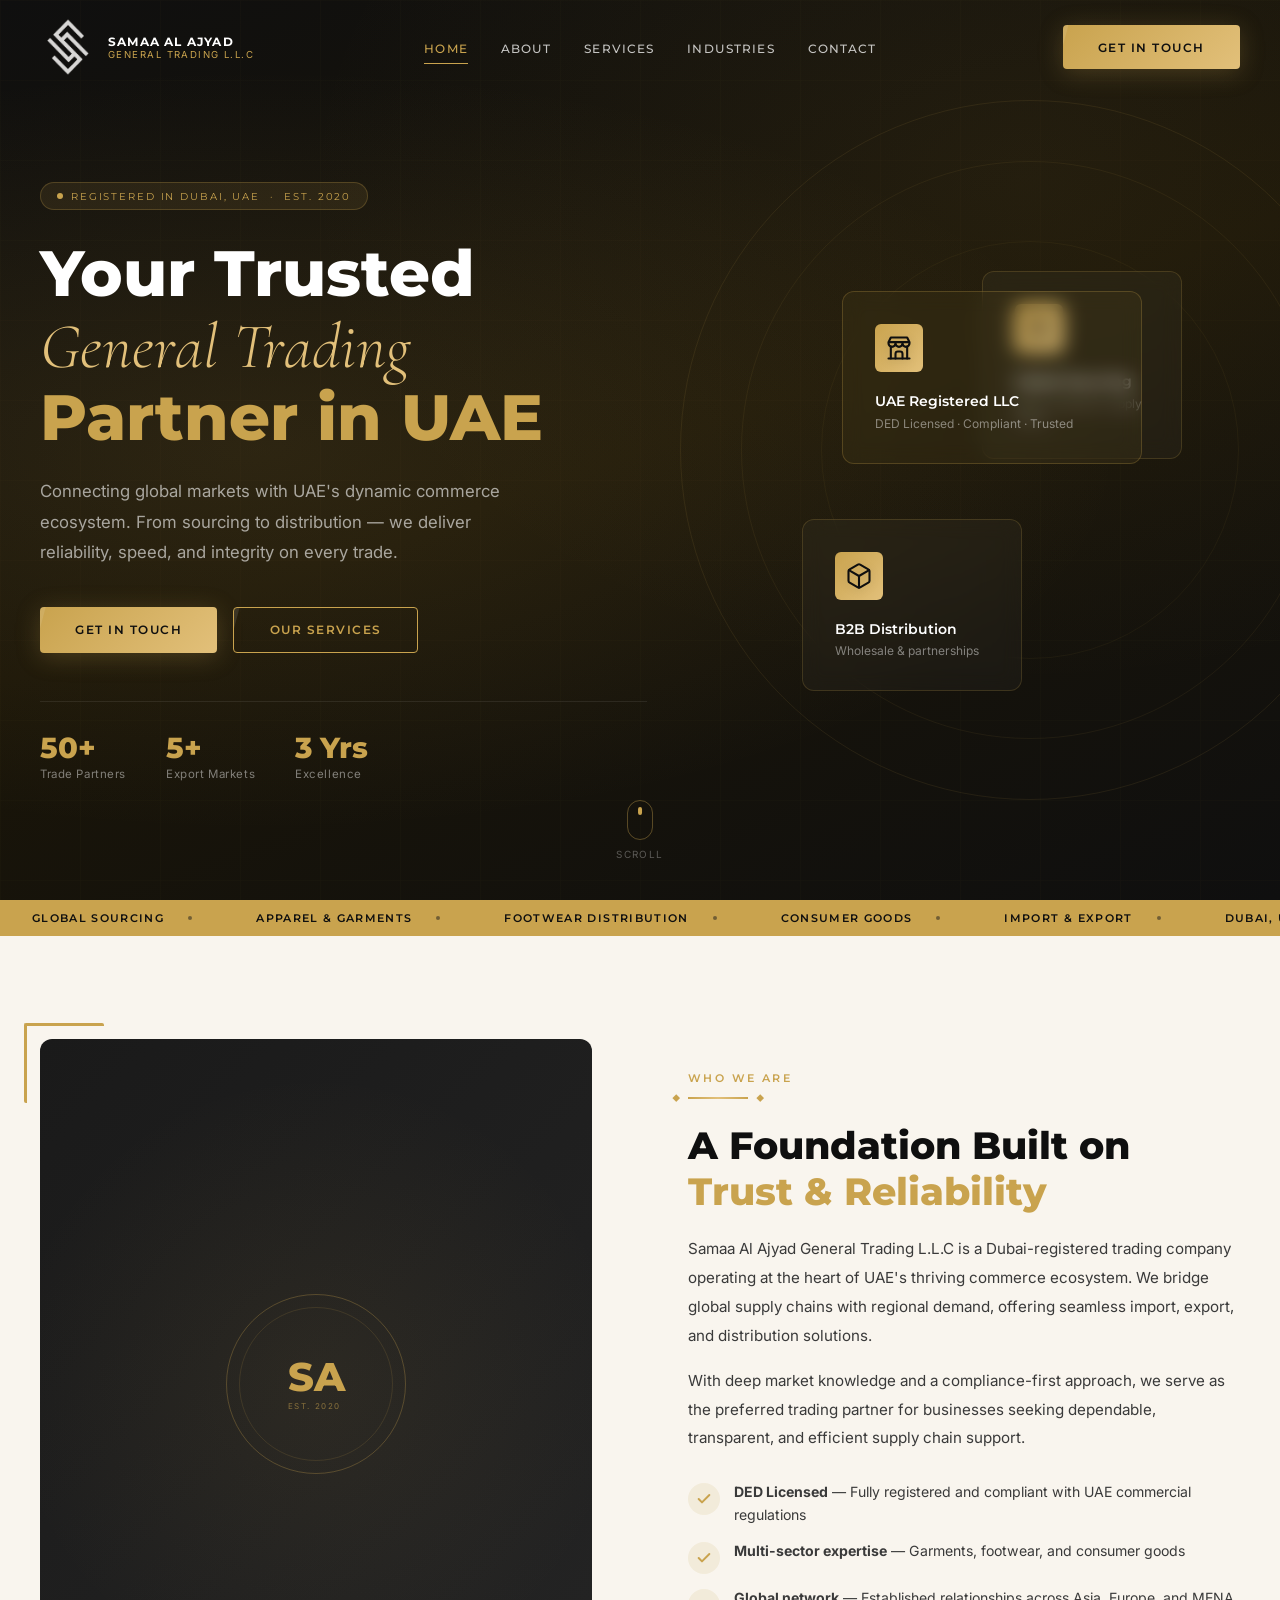
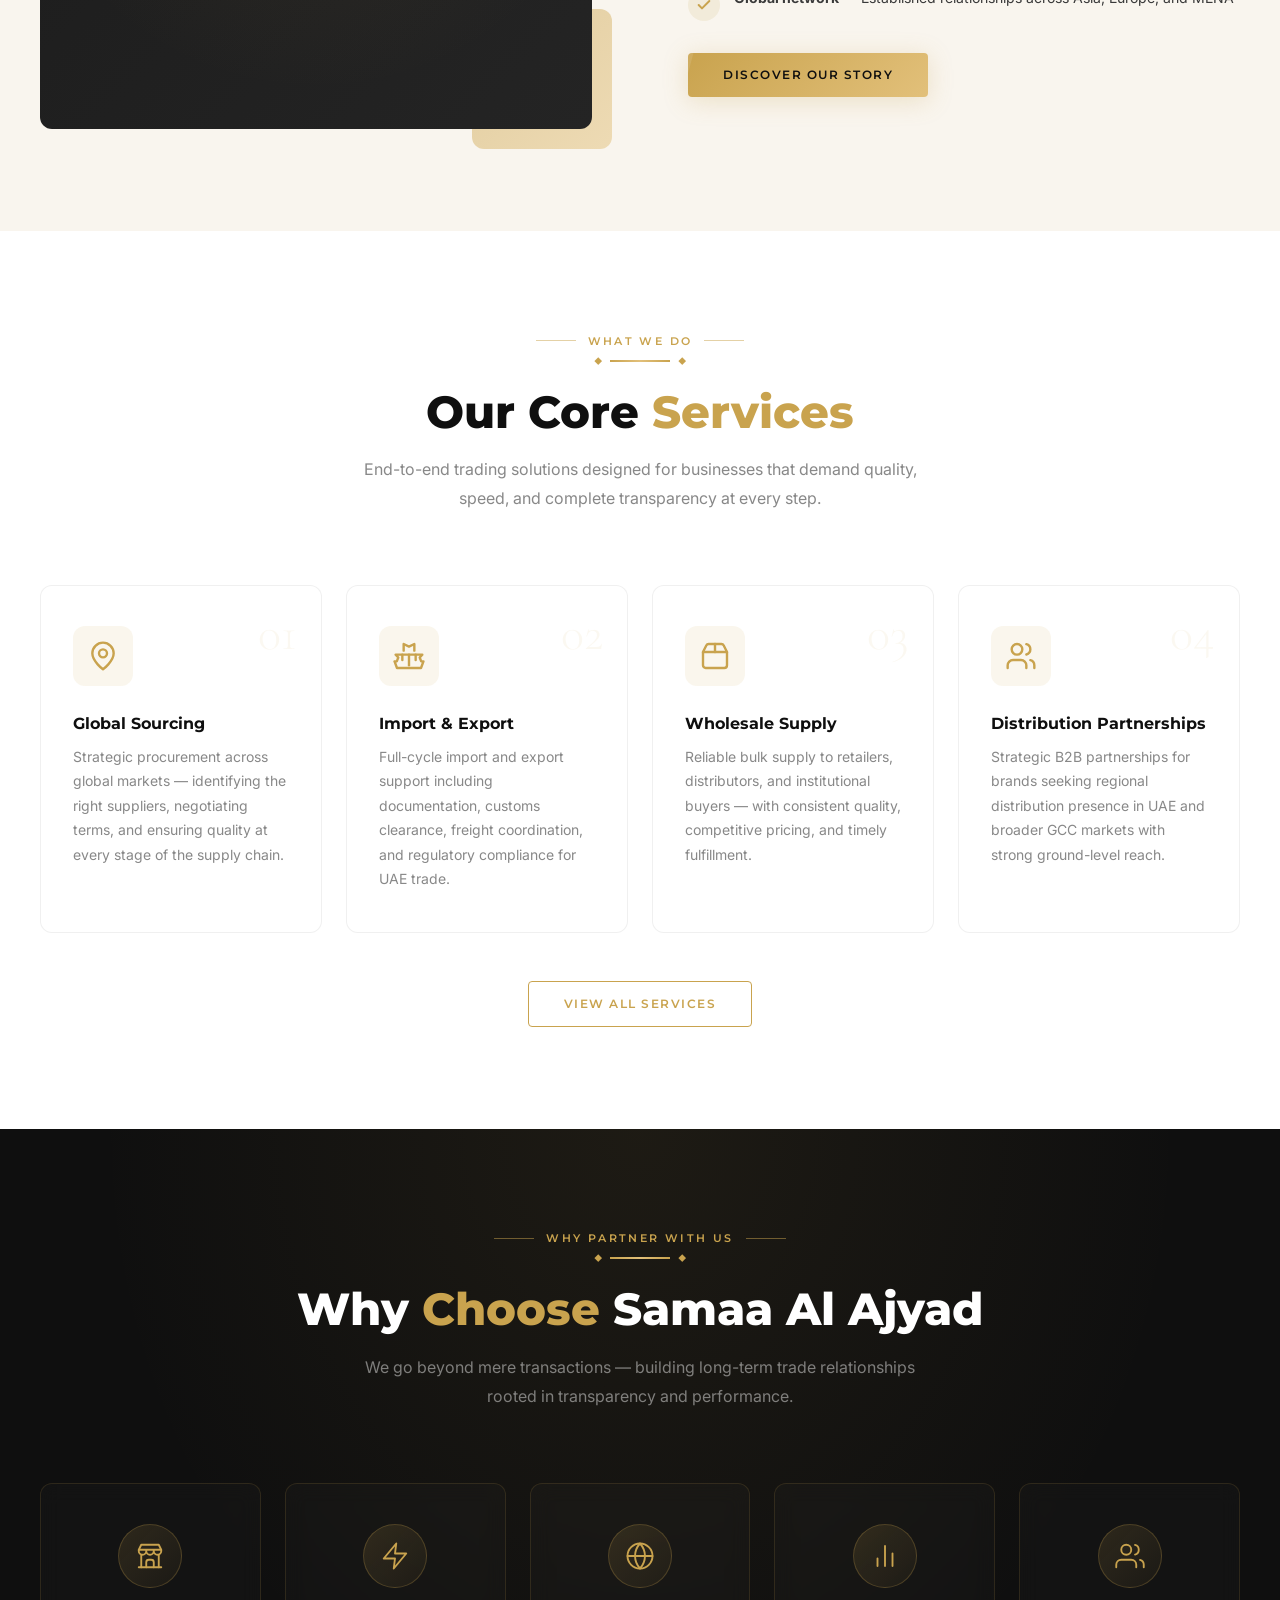
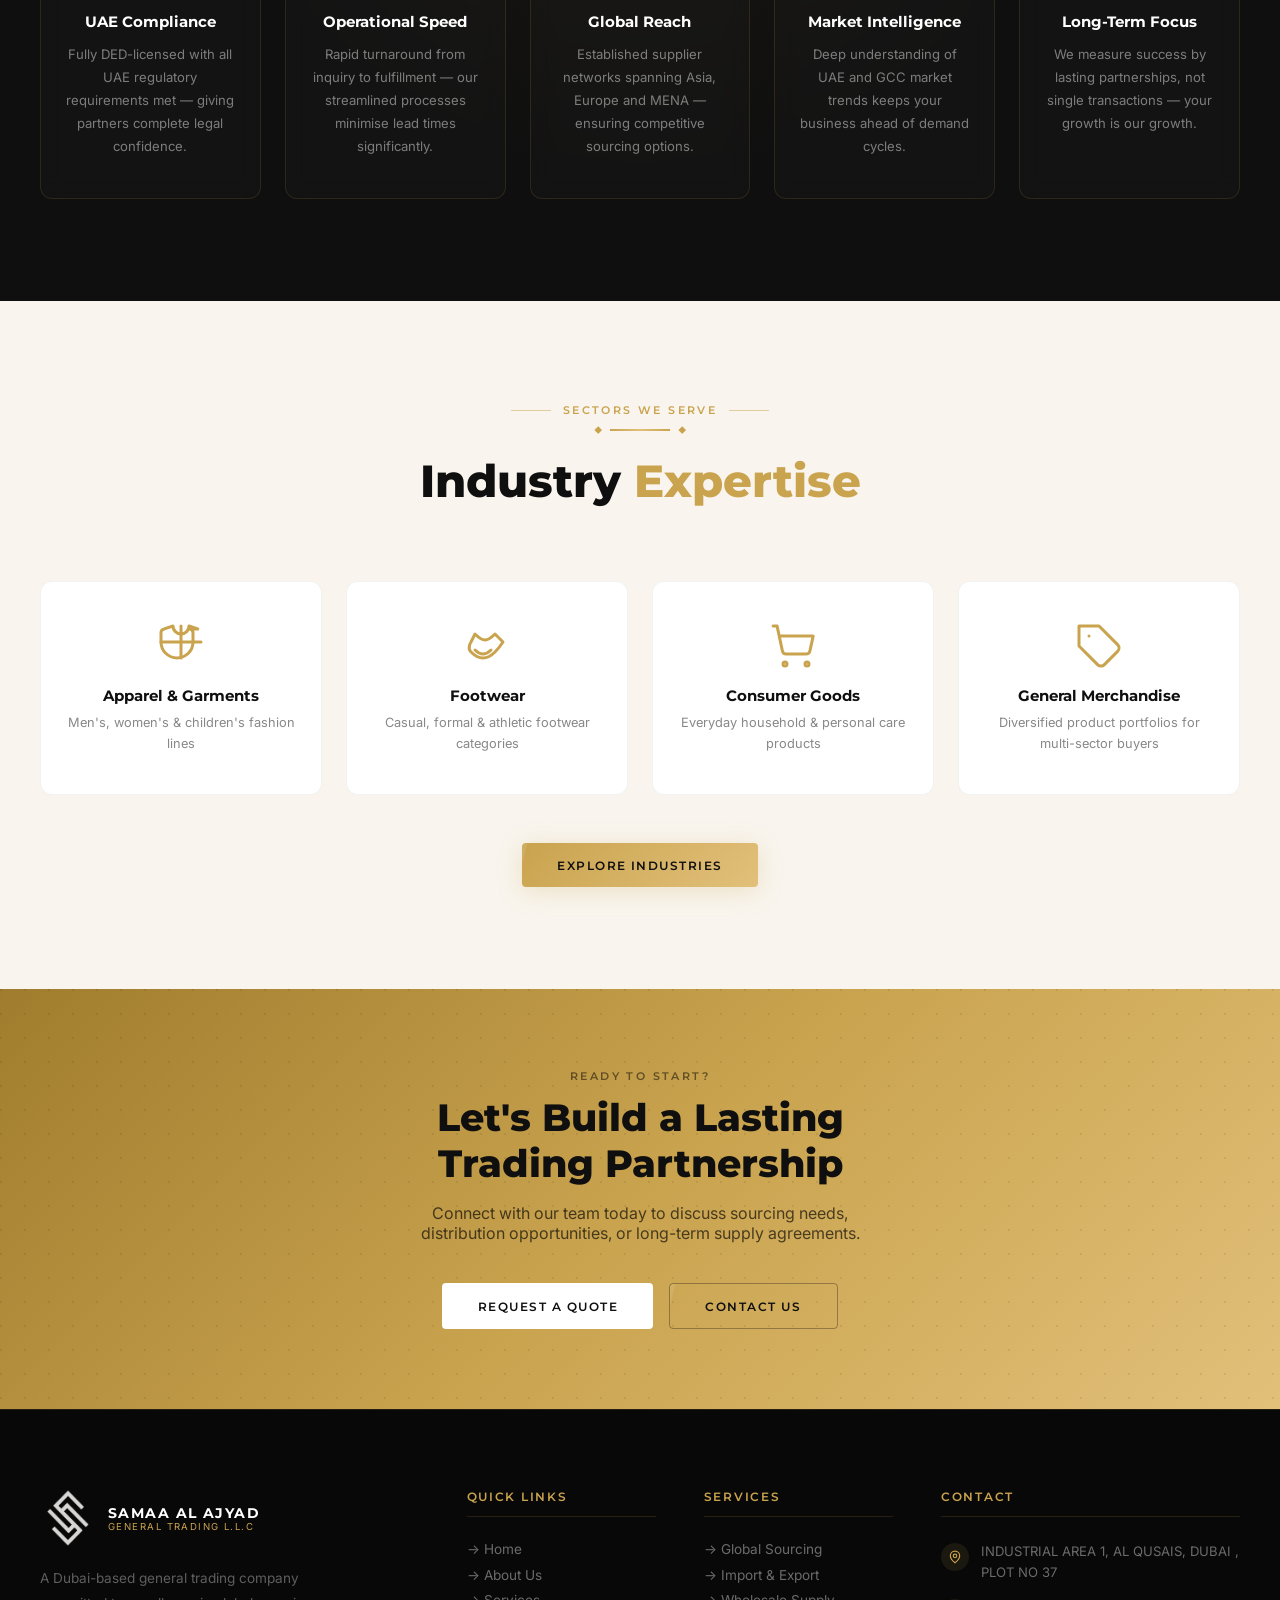
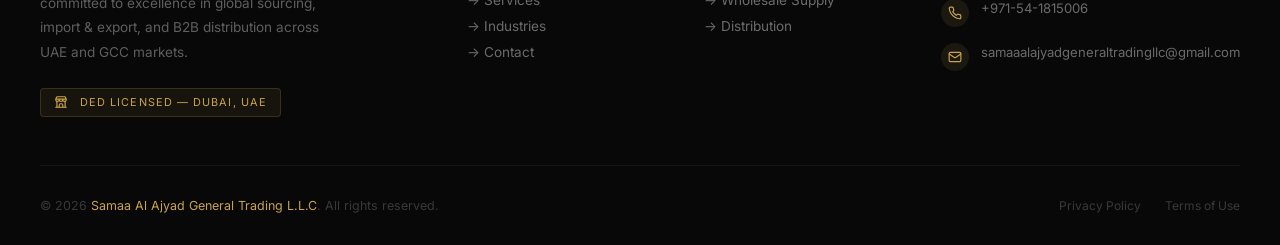
==== commit 8b6b0239: "changes" ====
--- a/index.html
+++ b/index.html
@@ -560,7 +560,7 @@
                                     <circle cx="12" cy="10" r="3" />
                                 </svg>
                             </div>
-                            <div class="contact-detail">Dubai, United Arab Emirates</div>
+                            <div class="contact-detail">INDUSTRIAL AREA 1, AL QUSAIS, DUBAI , PLOT NO 37</div>
                         </div>
                         <div class="footer-contact-item">
                             <div class="contact-icon">
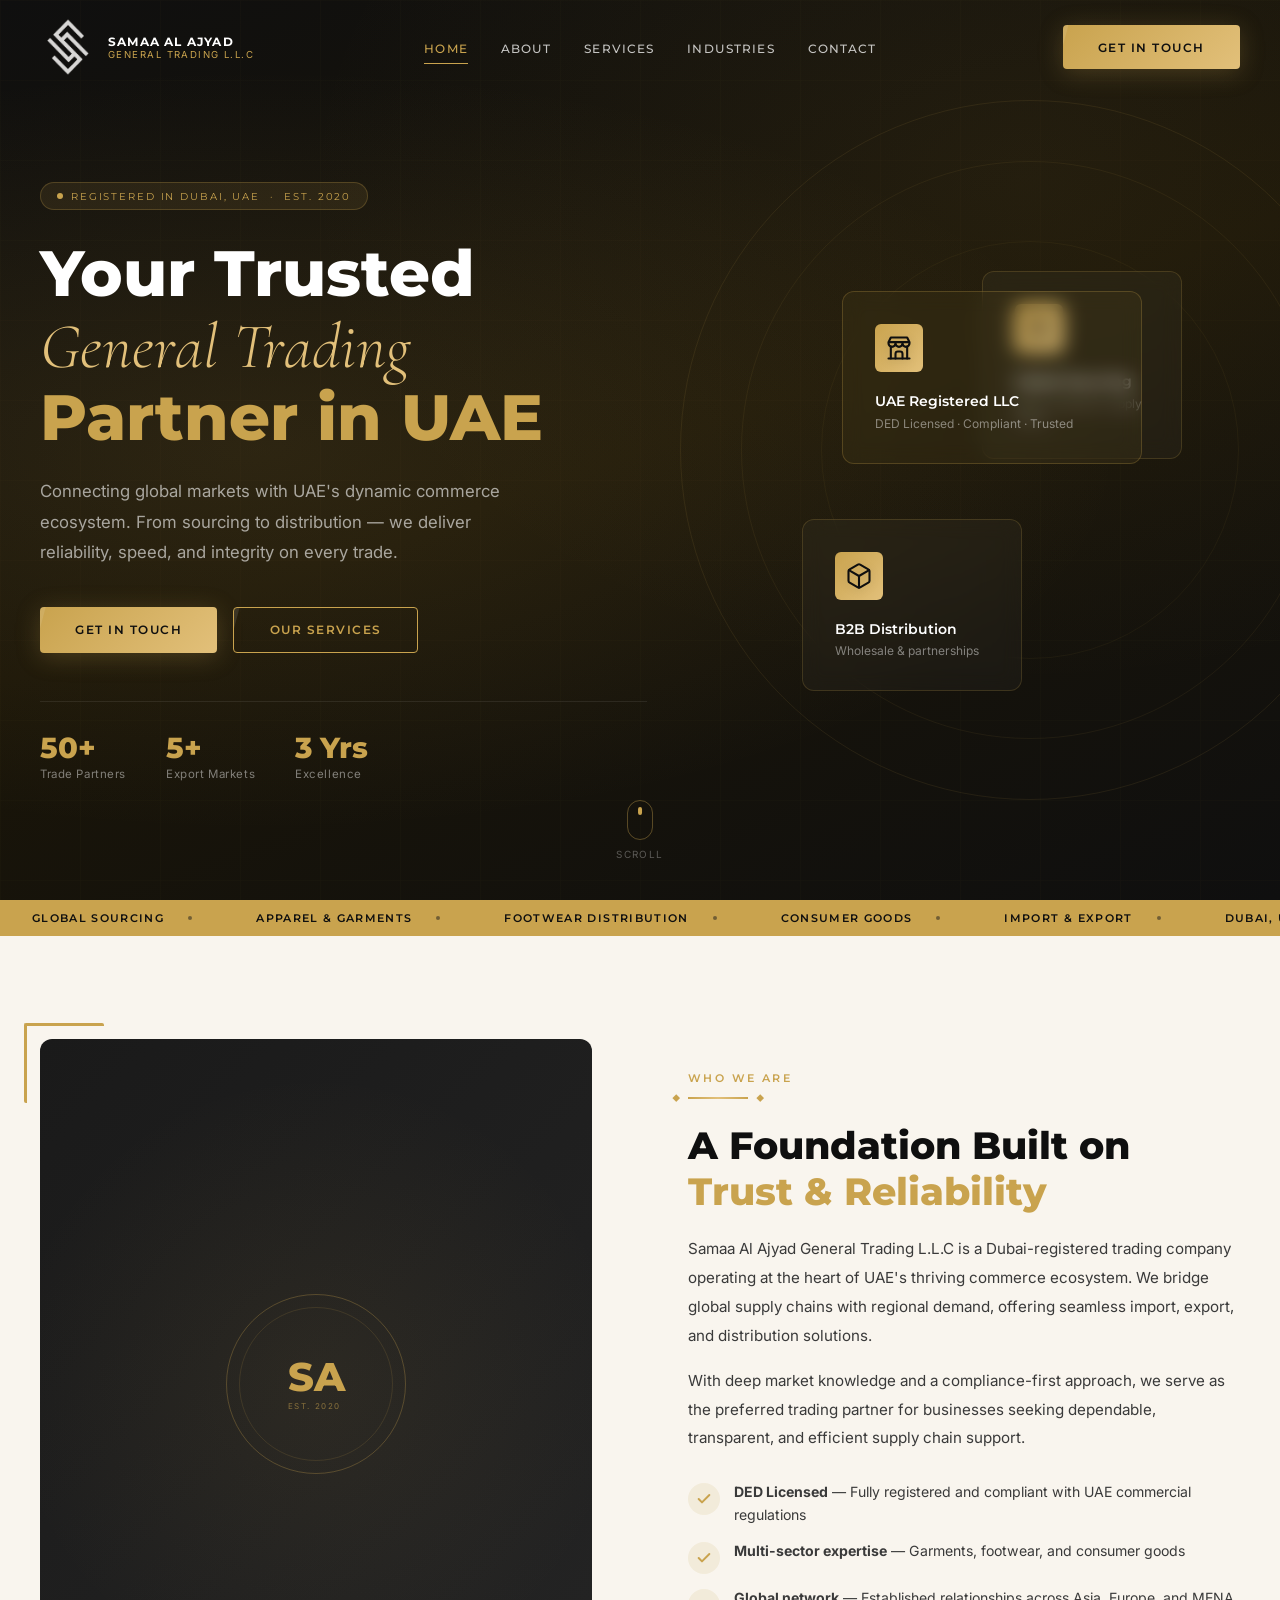
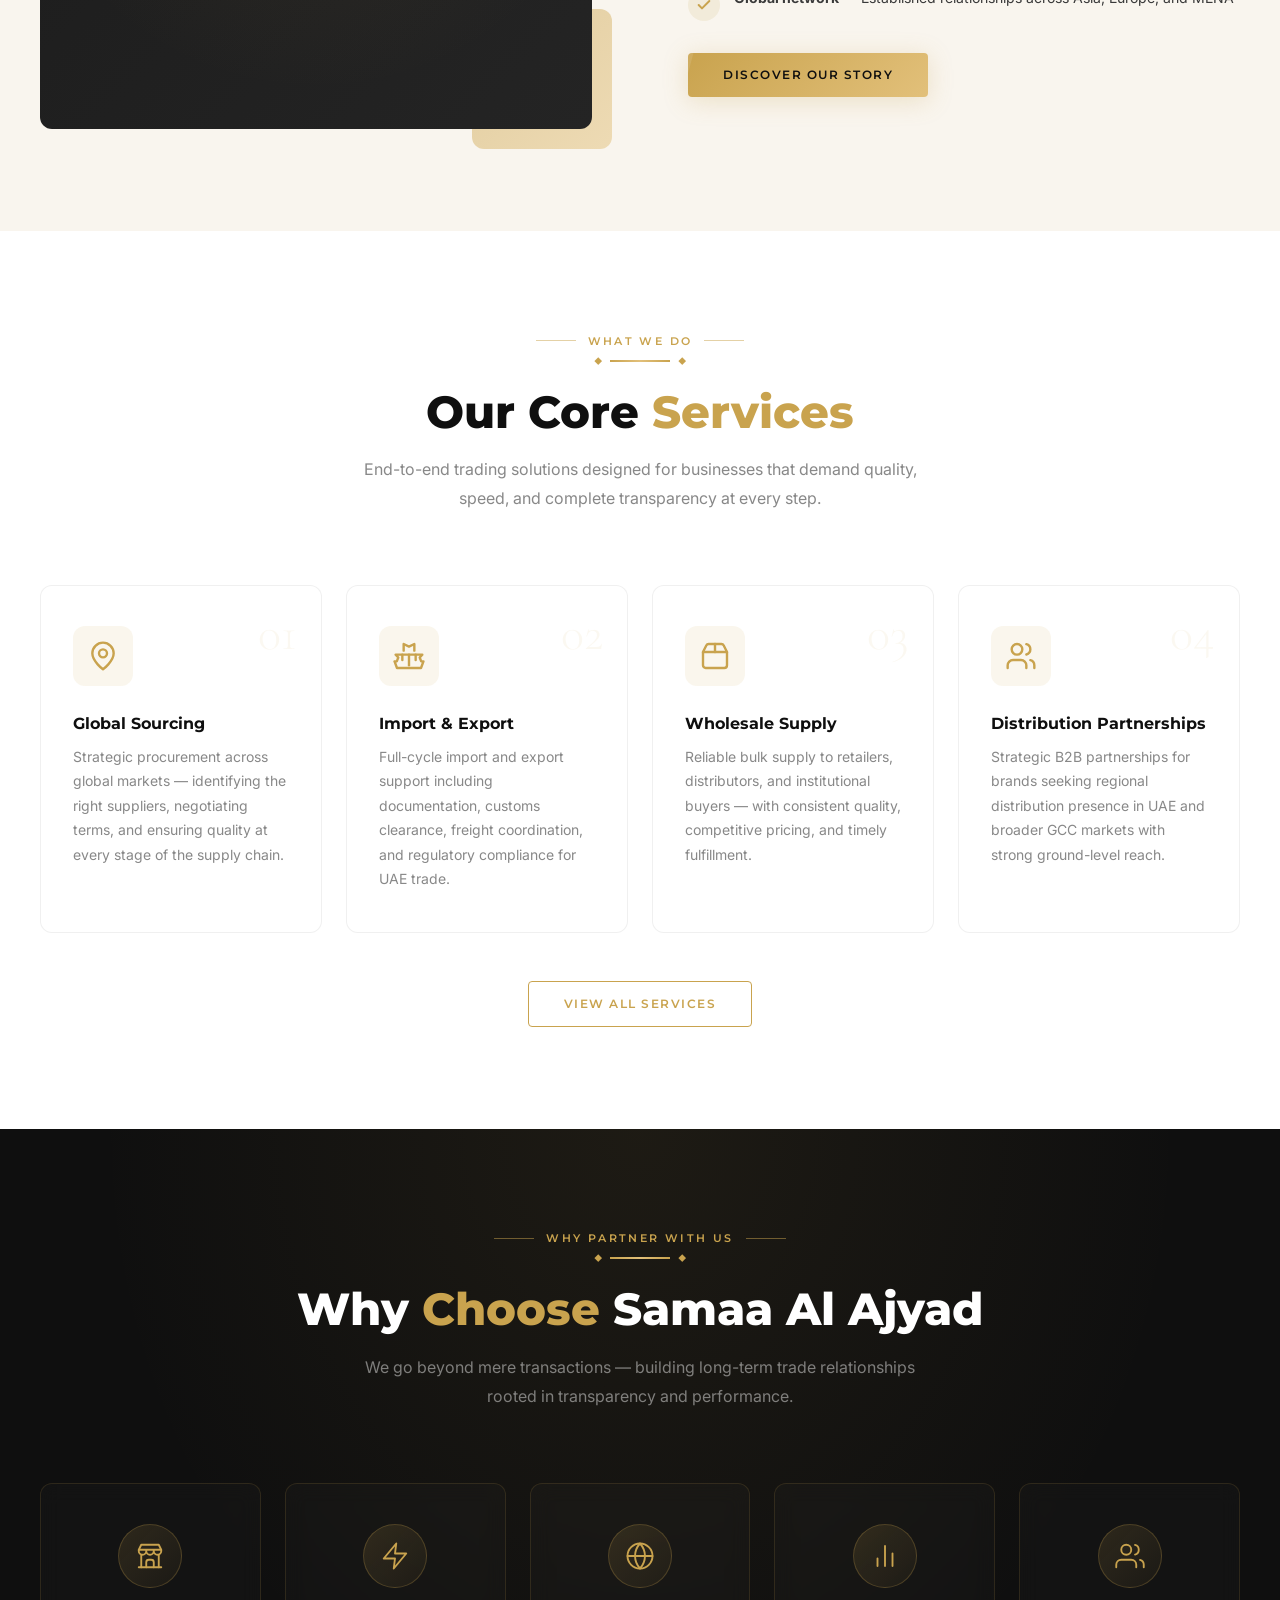
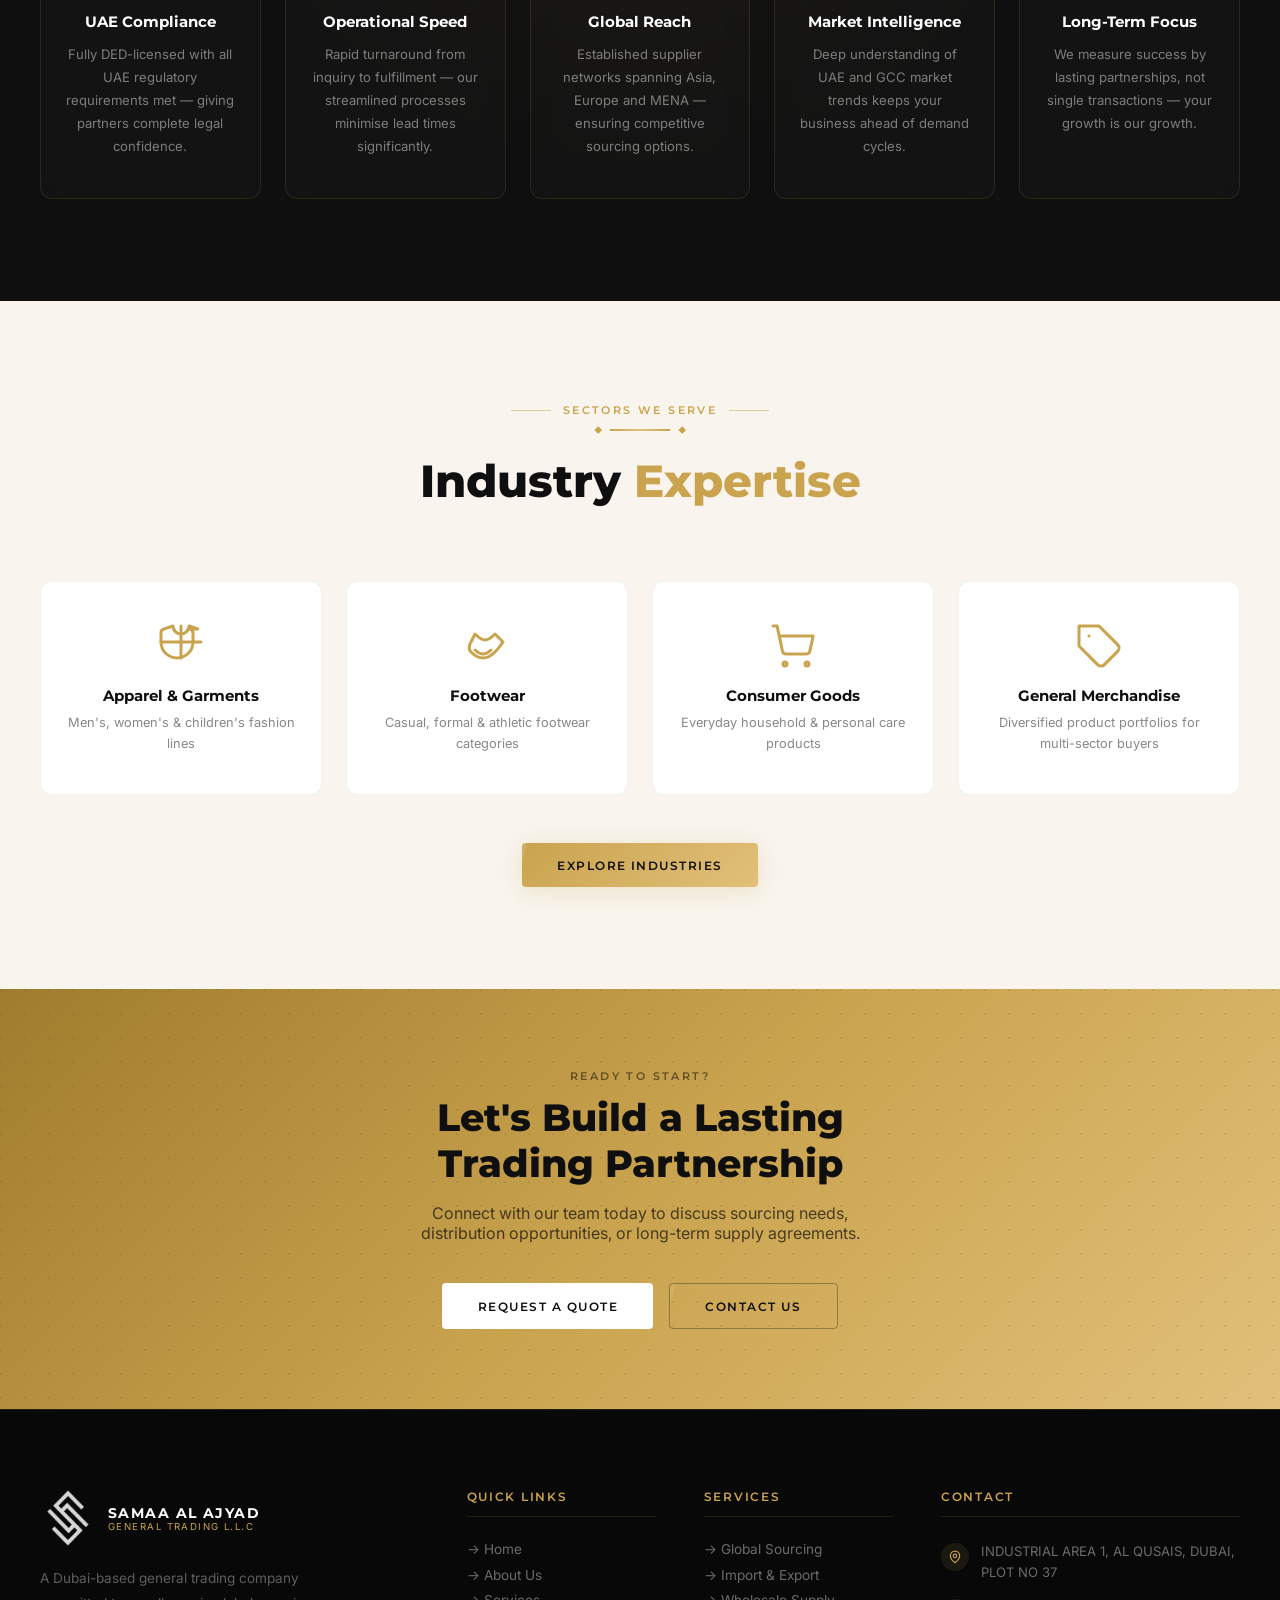
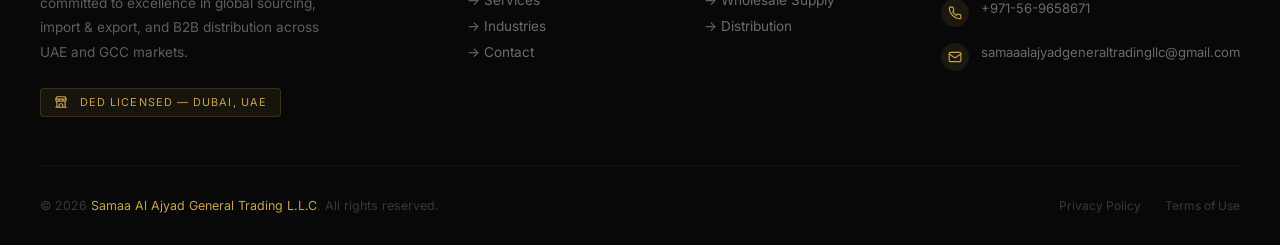
==== commit 6ff38880: "changes" ====
--- a/index.html
+++ b/index.html
@@ -560,7 +560,7 @@
                                     <circle cx="12" cy="10" r="3" />
                                 </svg>
                             </div>
-                            <div class="contact-detail">INDUSTRIAL AREA 1, AL QUSAIS, DUBAI , PLOT NO 37</div>
+                            <div class="contact-detail">INDUSTRIAL AREA 1, AL QUSAIS, DUBAI, PLOT NO 37</div>
                         </div>
                         <div class="footer-contact-item">
                             <div class="contact-icon">
@@ -571,7 +571,7 @@
                                         d="M22 16.92v3a2 2 0 0 1-2.18 2 19.79 19.79 0 0 1-8.63-3.07 19.5 19.5 0 0 1-6-6 19.79 19.79 0 0 1-3.07-8.67A2 2 0 0 1 4.11 2h3a2 2 0 0 1 2 1.72 12.84 12.84 0 0 0 .7 2.81 2 2 0 0 1-.45 2.11L8.09 9.91a16 16 0 0 0 6 6l1.27-1.27a2 2 0 0 1 2.11-.45 12.84 12.84 0 0 0 2.81.7A2 2 0 0 1 22 16.92z" />
                                 </svg>
                             </div>
-                            <div class="contact-detail">+971-54-1815006</div>
+                            <div class="contact-detail">+971-56-9658671</div>
                         </div>
                         <div class="footer-contact-item">
                             <div class="contact-icon">
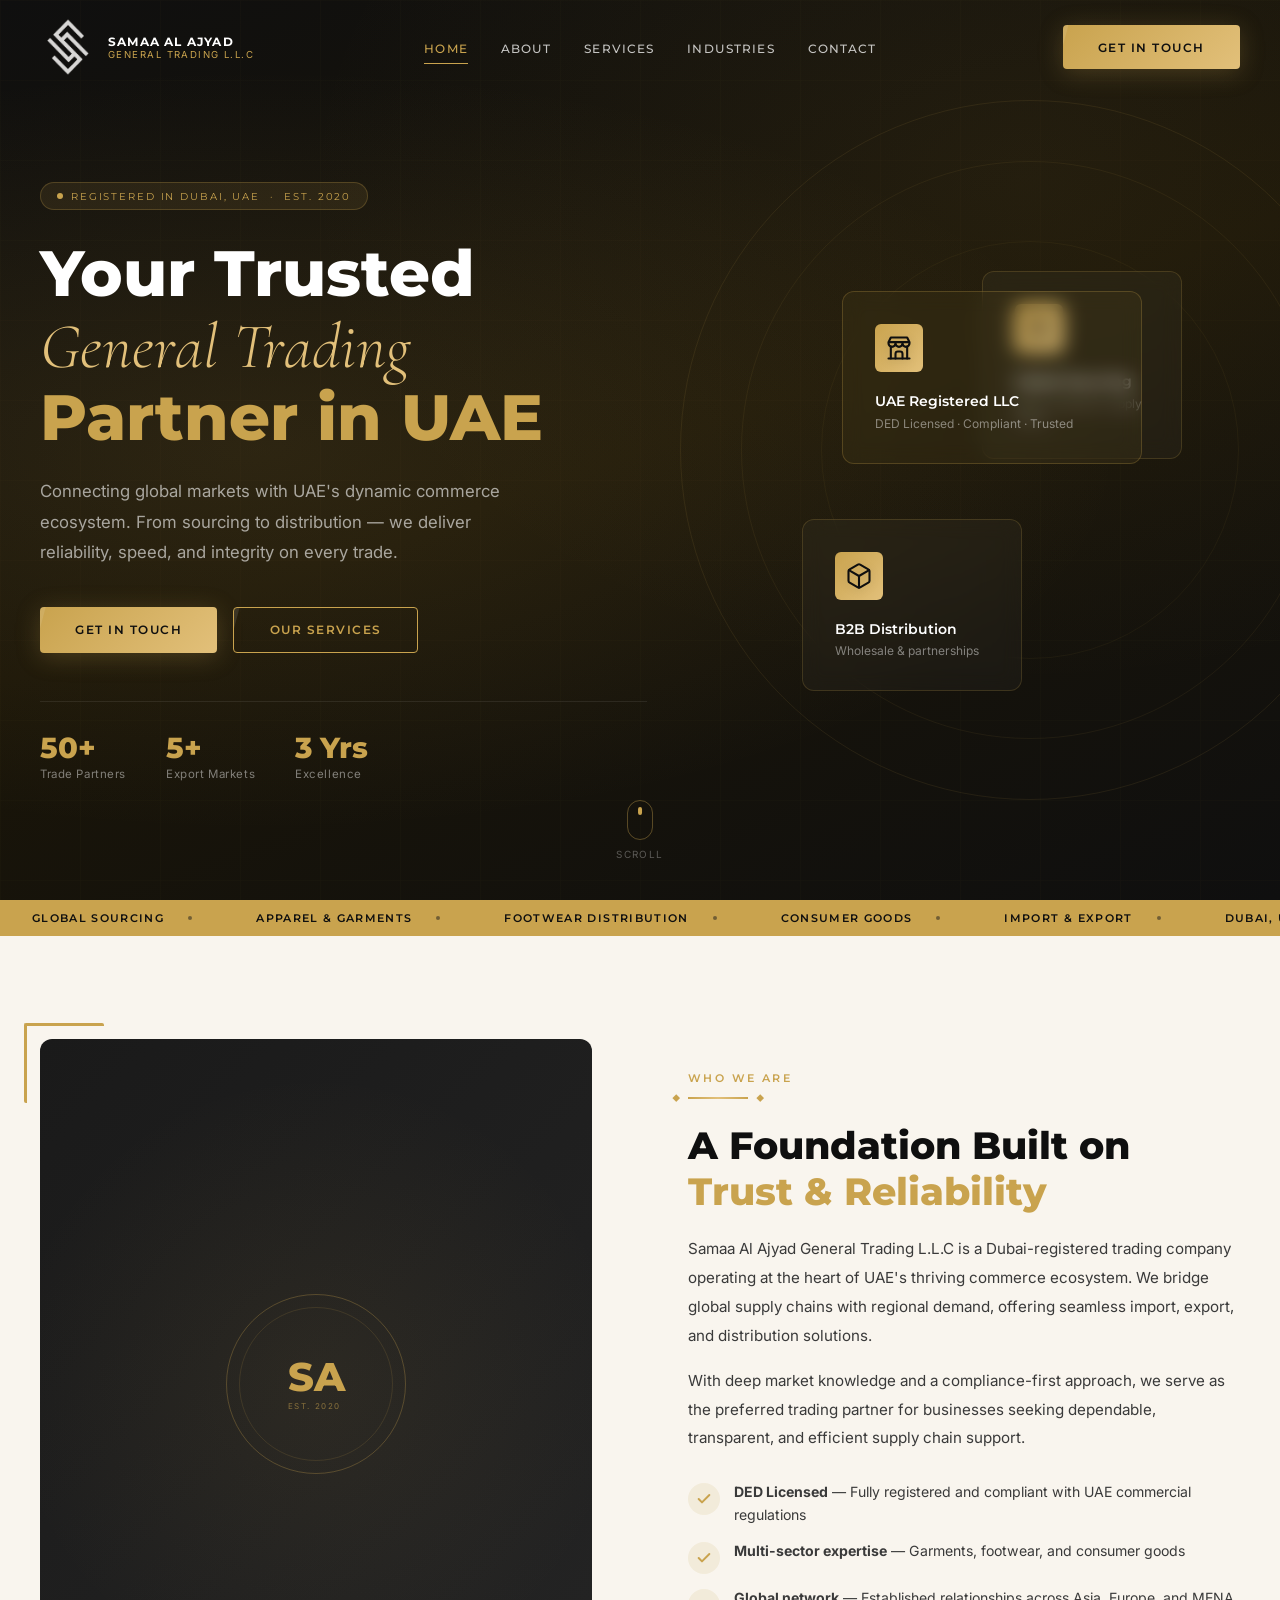
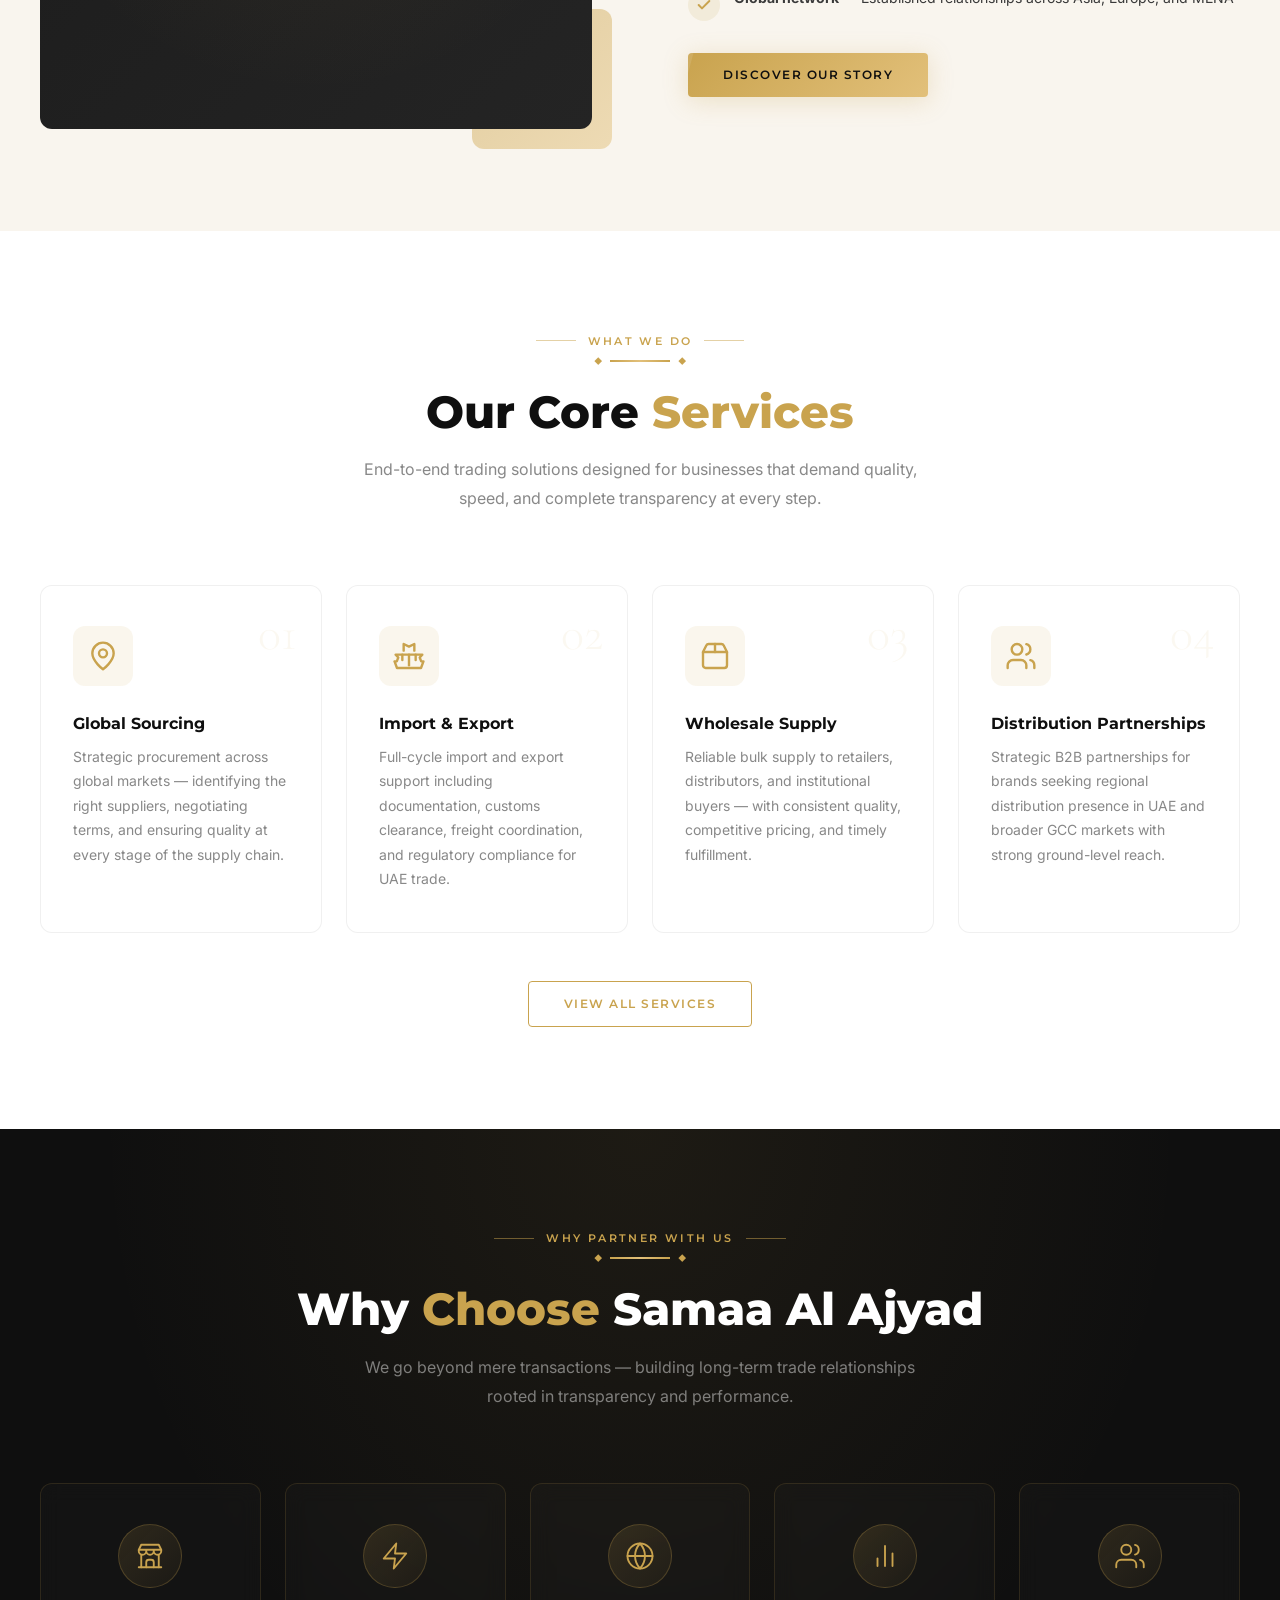
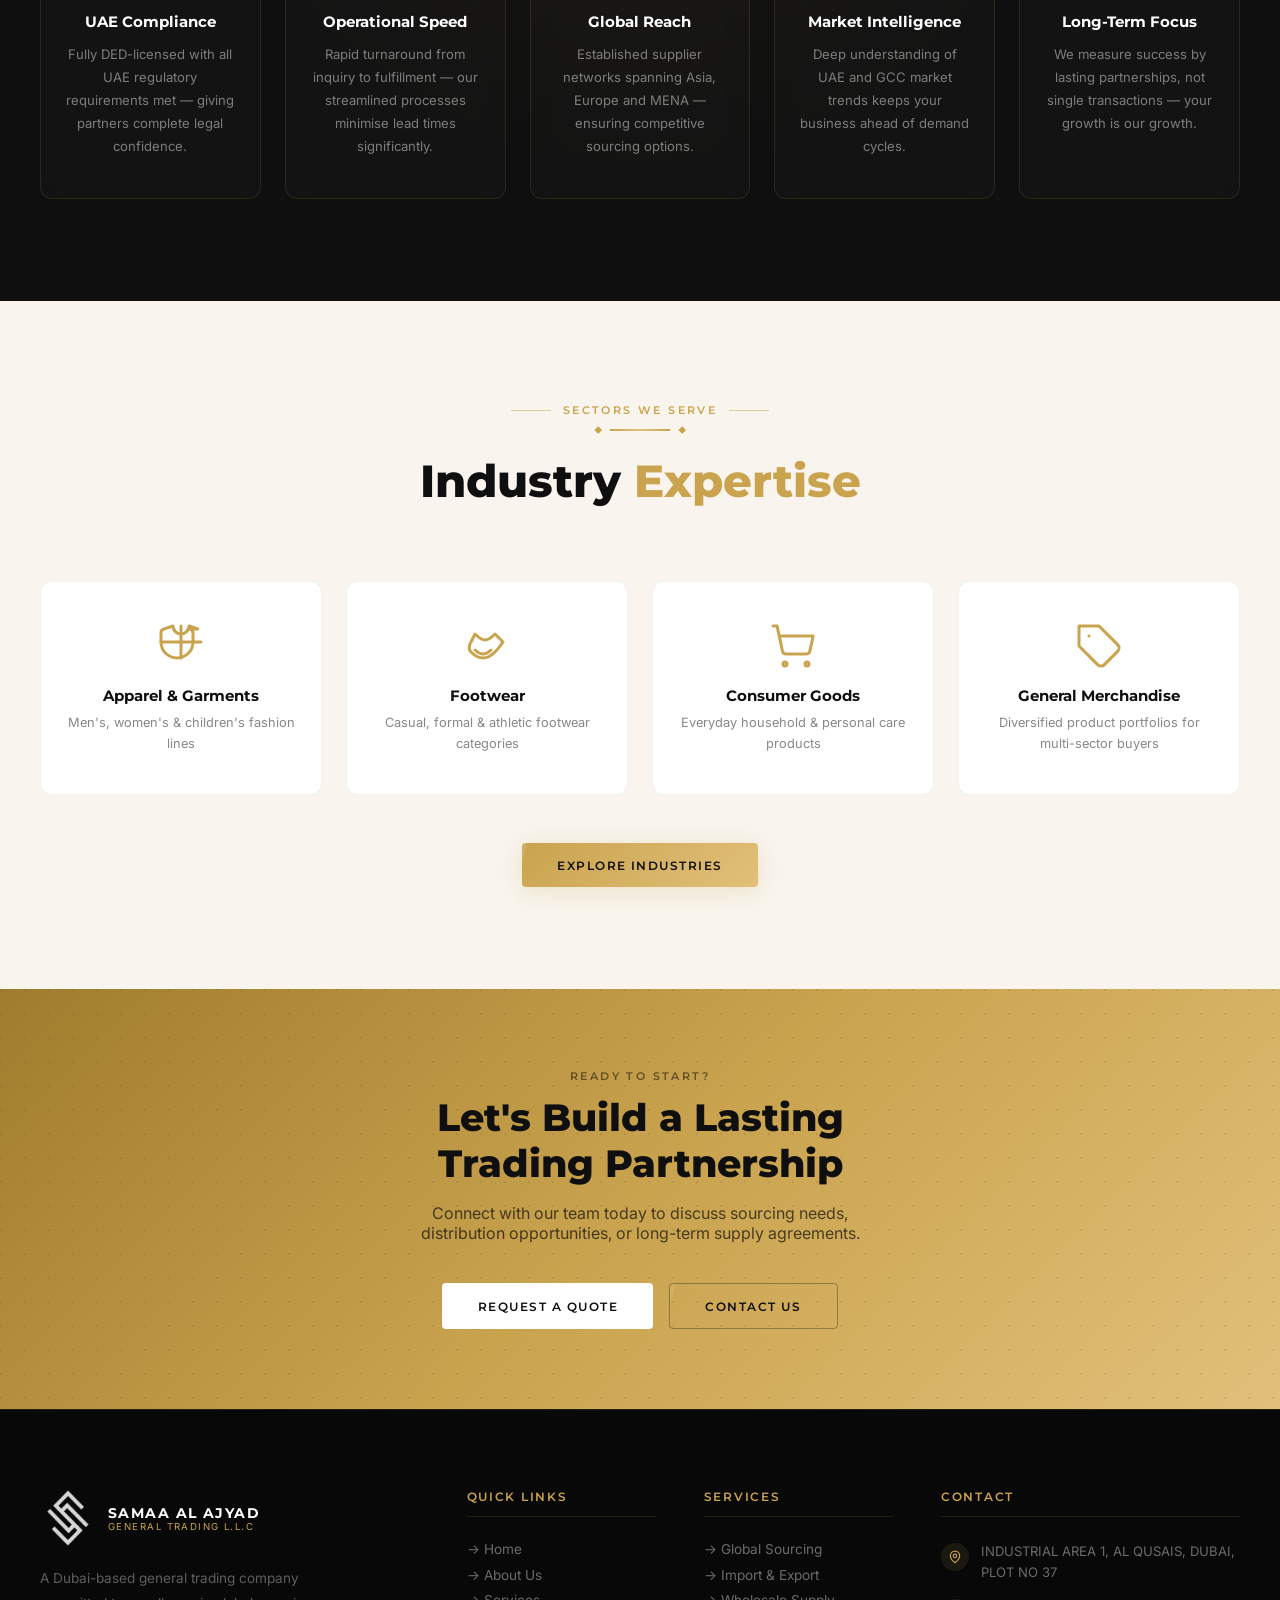
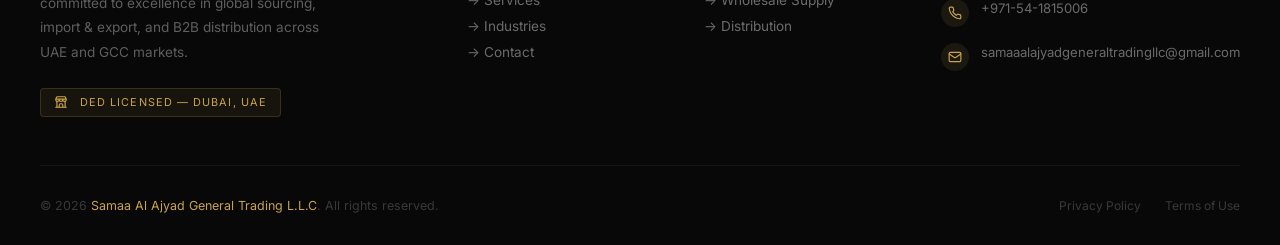
==== commit fd44861c: "changes" ====
--- a/index.html
+++ b/index.html
@@ -571,7 +571,7 @@
                                         d="M22 16.92v3a2 2 0 0 1-2.18 2 19.79 19.79 0 0 1-8.63-3.07 19.5 19.5 0 0 1-6-6 19.79 19.79 0 0 1-3.07-8.67A2 2 0 0 1 4.11 2h3a2 2 0 0 1 2 1.72 12.84 12.84 0 0 0 .7 2.81 2 2 0 0 1-.45 2.11L8.09 9.91a16 16 0 0 0 6 6l1.27-1.27a2 2 0 0 1 2.11-.45 12.84 12.84 0 0 0 2.81.7A2 2 0 0 1 22 16.92z" />
                                 </svg>
                             </div>
-                            <div class="contact-detail">+971-56-9658671</div>
+                            <div class="contact-detail">+971-54-1815006</div>
                         </div>
                         <div class="footer-contact-item">
                             <div class="contact-icon">
